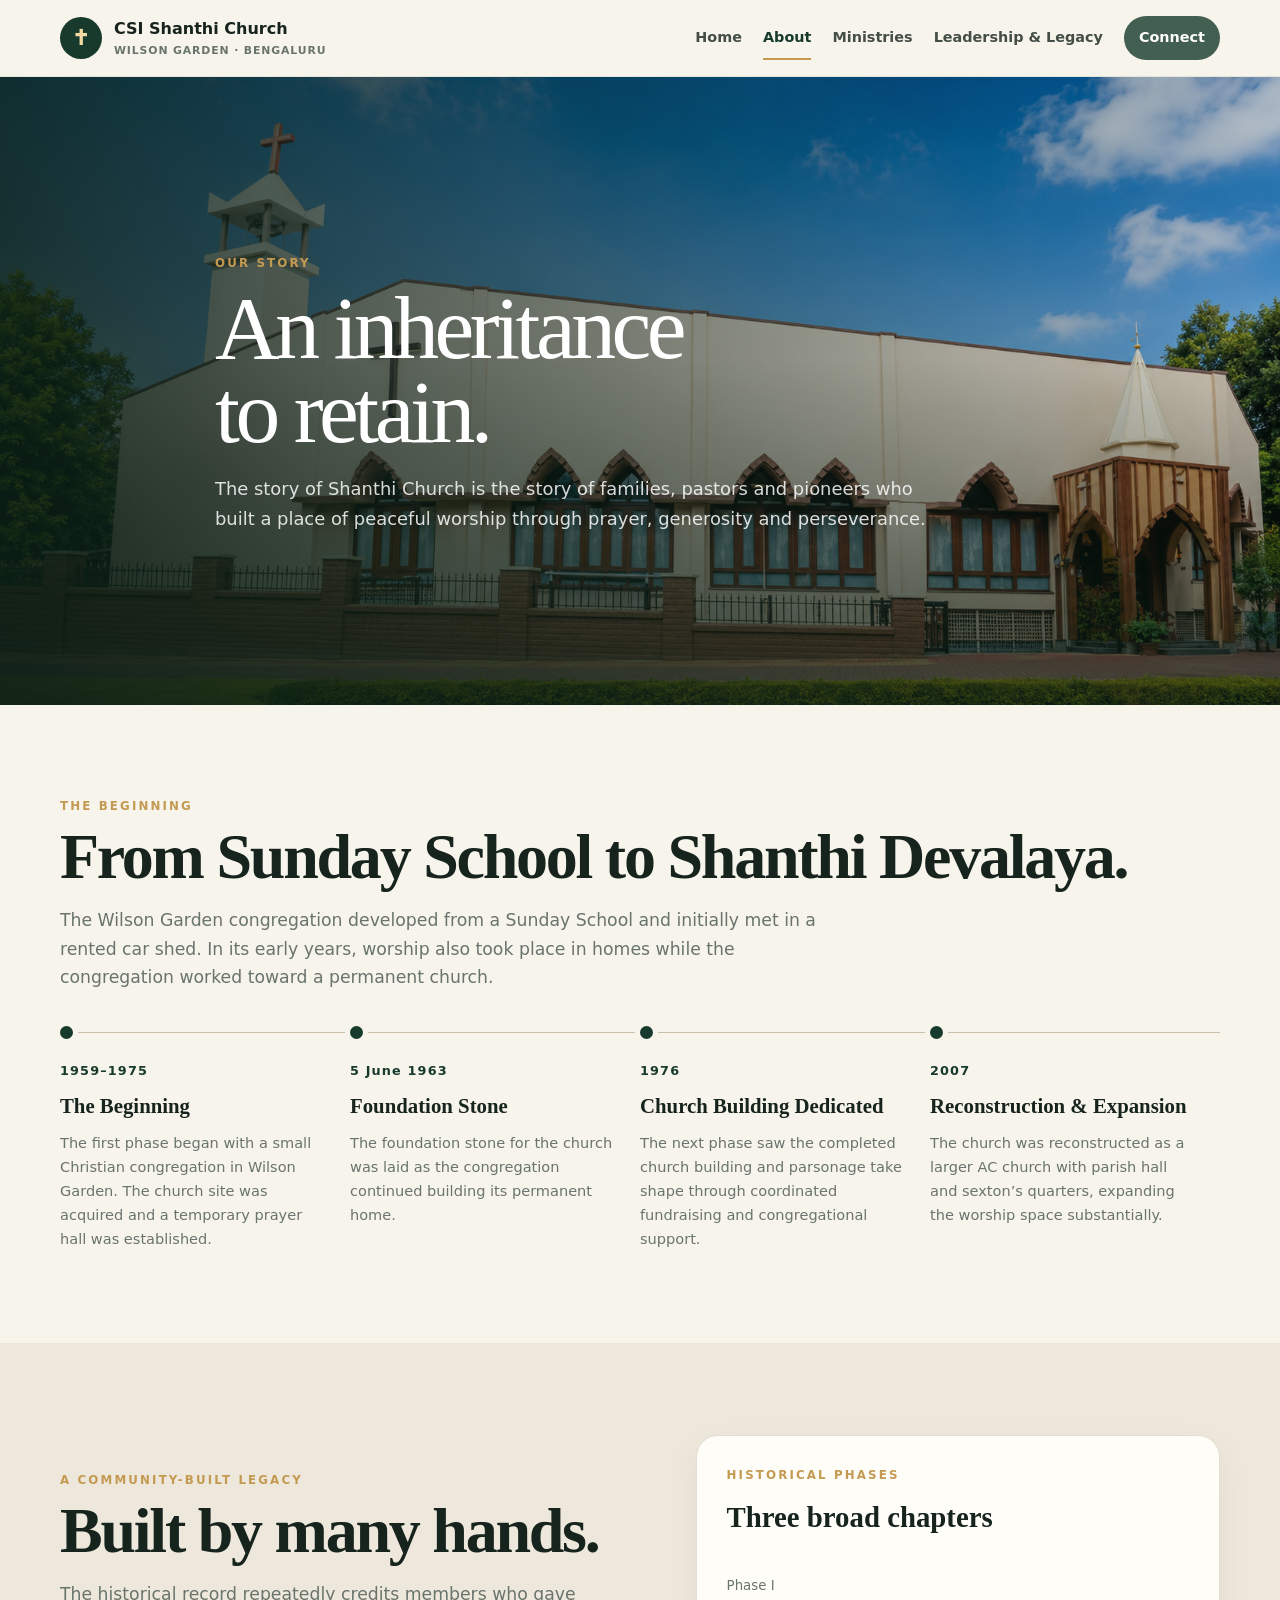
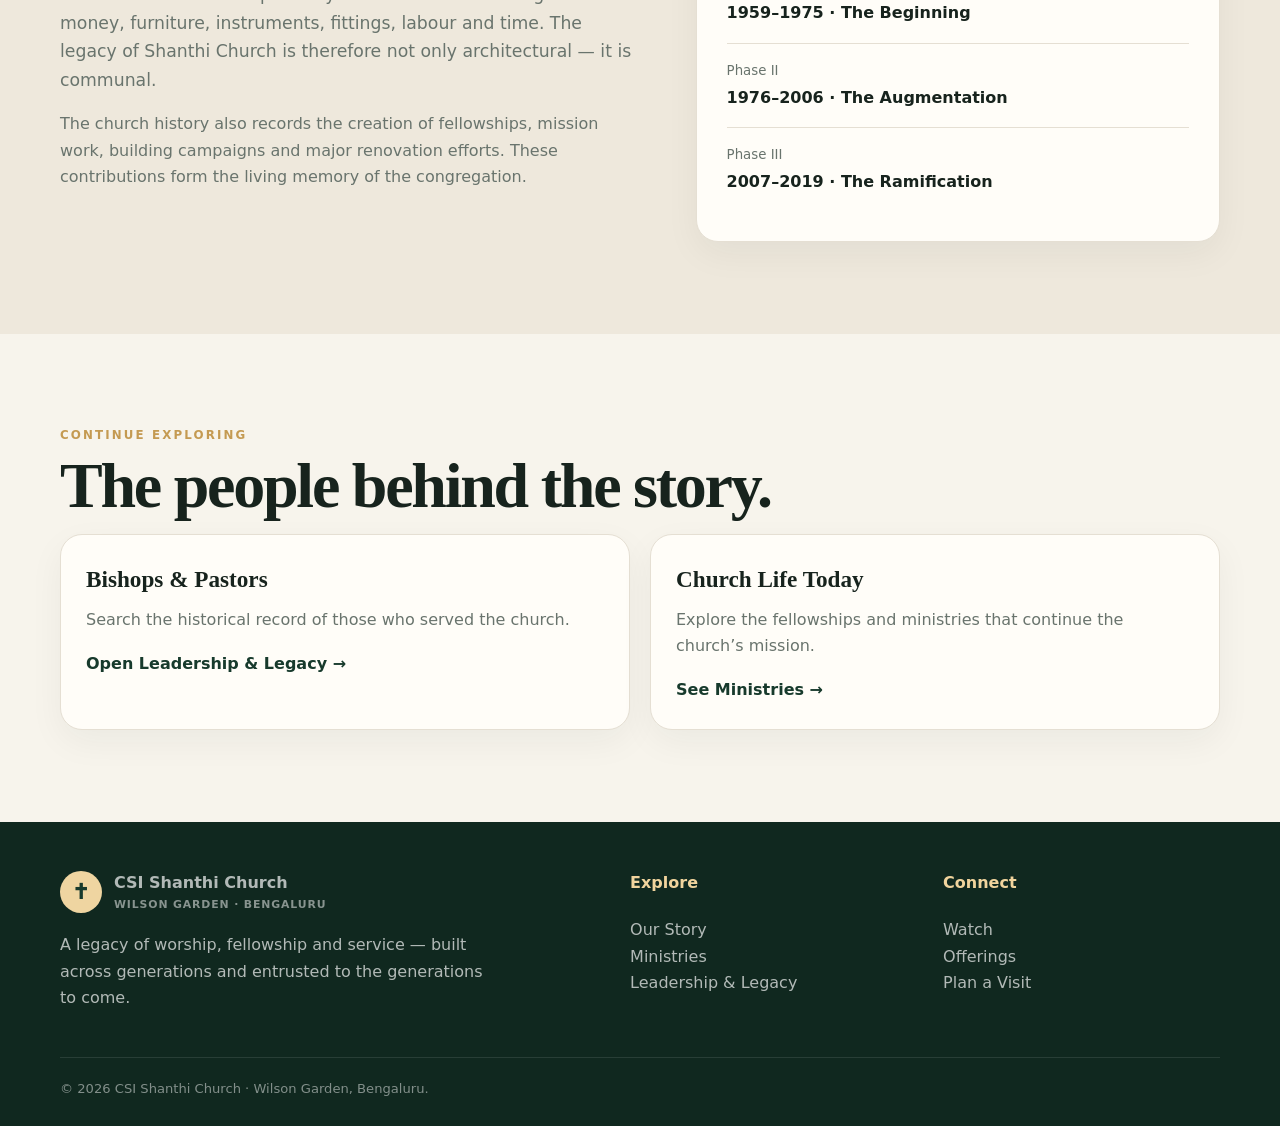
==== about.html @ 2b3180dd "Add files via upload" ====
<!DOCTYPE html>
<html lang="en">
<head>
<meta charset="UTF-8">
<meta name="viewport" content="width=device-width, initial-scale=1.0">
<meta name="theme-color" content="#173a2c">
<title>About | CSI Shanthi Church</title>
<meta name="description" content="CSI Shanthi Church, Wilson Garden, Bengaluru.">
<link rel="stylesheet" href="assets/css/style.css">
</head>
<body>

<header class="site-header">
  <div class="container">
    <nav>
      <a class="brand" href="index.html"><span class="brand-mark">✝</span><span>CSI Shanthi Church<small>Wilson Garden · Bengaluru</small></span></a>
      <button class="menu-btn" id="menuBtn" aria-label="Open menu">☰</button>
      <div class="nav-links" id="navLinks"><a class="" href="index.html">Home</a><a class="active" href="about.html">About</a><a class="" href="ministries.html">Ministries</a><a class="" href="leadership.html">Leadership & Legacy</a><a class="nav-visit" href="connect.html">Connect</a></div>
    </nav>
  </div>
</header>
<main>
<section class="page-hero has-image">
  <img src="assets/images/church-exterior.png" alt="CSI Shanthi Church">
  <div class="container page-hero-content">
    <div class="eyebrow">Our Story</div>
    <h1>An inheritance<br>to retain.</h1>
    <p>The story of Shanthi Church is the story of families, pastors and pioneers who built a place of peaceful worship through prayer, generosity and perseverance.</p>
  </div>
</section>
<section>
  <div class="container">
    <div class="eyebrow">The beginning</div>
    <h2 class="section-title">From Sunday School to Shanthi Devalaya.</h2>
    <p class="lead">The Wilson Garden congregation developed from a Sunday School and initially met in a rented car shed. In its early years, worship also took place in homes while the congregation worked toward a permanent church.</p>
    <div class="timeline">
      <article class="timeline-item"><div class="year">1959–1975</div><h3>The Beginning</h3><p>The first phase began with a small Christian congregation in Wilson Garden. The church site was acquired and a temporary prayer hall was established.</p></article>
      <article class="timeline-item"><div class="year">5 June 1963</div><h3>Foundation Stone</h3><p>The foundation stone for the church was laid as the congregation continued building its permanent home.</p></article>
      <article class="timeline-item"><div class="year">1976</div><h3>Church Building Dedicated</h3><p>The next phase saw the completed church building and parsonage take shape through coordinated fundraising and congregational support.</p></article>
      <article class="timeline-item"><div class="year">2007</div><h3>Reconstruction & Expansion</h3><p>The church was reconstructed as a larger AC church with parish hall and sexton’s quarters, expanding the worship space substantially.</p></article>
    </div>
  </div>
</section>
<section style="background:#eee8dc">
  <div class="container split">
    <div>
      <div class="eyebrow">A community-built legacy</div>
      <h2 class="section-title">Built by many hands.</h2>
      <p class="lead">The historical record repeatedly credits members who gave money, furniture, instruments, fittings, labour and time. The legacy of Shanthi Church is therefore not only architectural — it is communal.</p>
      <p style="color:var(--muted)">The church history also records the creation of fellowships, mission work, building campaigns and major renovation efforts. These contributions form the living memory of the congregation.</p>
    </div>
    <div class="card" style="padding:30px">
      <div class="eyebrow">Historical phases</div>
      <h3 style="font-size:1.8rem;margin:8px 0 18px">Three broad chapters</h3>
      <div class="contact-row"><small>Phase I</small><strong>1959–1975 · The Beginning</strong></div>
      <div class="contact-row"><small>Phase II</small><strong>1976–2006 · The Augmentation</strong></div>
      <div class="contact-row"><small>Phase III</small><strong>2007–2019 · The Ramification</strong></div>
    </div>
  </div>
</section>
<section>
  <div class="container">
    <div class="eyebrow">Continue exploring</div>
    <h2 class="section-title">The people behind the story.</h2>
    <div class="grid-2">
      <a class="card link-card" href="leadership.html"><h3>Bishops & Pastors</h3><p>Search the historical record of those who served the church.</p><span>Open Leadership & Legacy →</span></a>
      <a class="card link-card" href="ministries.html"><h3>Church Life Today</h3><p>Explore the fellowships and ministries that continue the church’s mission.</p><span>See Ministries →</span></a>
    </div>
  </div>
</section>
</main>

<footer>
  <div class="container">
    <div class="footer-grid">
      <div>
        <a class="brand" href="index.html"><span class="brand-mark" style="background:#efd5a1;color:#173a2c">✝</span><span>CSI Shanthi Church<small style="color:rgba(255,255,255,.5)">Wilson Garden · Bengaluru</small></span></a>
        <p style="max-width:430px;margin-top:18px">A legacy of worship, fellowship and service — built across generations and entrusted to the generations to come.</p>
      </div>
      <div><h4>Explore</h4><p><a href="about.html">Our Story</a><br><a href="ministries.html">Ministries</a><br><a href="leadership.html">Leadership & Legacy</a></p></div>
      <div><h4>Connect</h4><p><a href="connect.html#watch">Watch</a><br><a href="connect.html#offerings">Offerings</a><br><a href="connect.html#visit">Plan a Visit</a></p></div>
    </div>
    <div class="footer-bottom">© <span data-year></span> CSI Shanthi Church · Wilson Garden, Bengaluru.</div>
  </div>
</footer>
<button class="back-to-top" id="backToTop" aria-label="Back to top">↑</button>
<script src="assets/js/main.js"></script>


</body>
</html>
---- assets/css/style.css ----
:root{
  --green:#173a2c;
  --green-2:#285843;
  --cream:#f7f4ec;
  --paper:#fffdf8;
  --ink:#17231d;
  --muted:#69746d;
  --gold:#c49a52;
  --gold-soft:#ead8b6;
  --line:#e5dfd3;
  --white:#fff;
  --shadow:0 20px 55px rgba(17,44,32,.10);
  --radius:24px;
}
*{box-sizing:border-box}
html{scroll-behavior:smooth}
body{
  margin:0;
  background:var(--cream);
  color:var(--ink);
  font-family:Inter,ui-sans-serif,system-ui,-apple-system,BlinkMacSystemFont,"Segoe UI",sans-serif;
  line-height:1.65;
}
img{max-width:100%;display:block}
a{color:inherit;text-decoration:none}
button,input{font:inherit}
.container{width:min(1160px,calc(100% - 40px));margin:auto}
.eyebrow{font-size:.74rem;text-transform:uppercase;letter-spacing:.18em;color:var(--gold);font-weight:850}
h1,h2,h3,.serif{font-family:Georgia,"Times New Roman",serif}
.section-title{font-size:clamp(2.15rem,5vw,4.25rem);line-height:1.02;letter-spacing:-.035em;margin:.45rem 0 1rem}
.lead{font-size:1.08rem;color:var(--muted);max-width:760px}
.btn{display:inline-flex;align-items:center;justify-content:center;gap:9px;min-height:50px;padding:0 20px;border-radius:999px;font-weight:800;border:1px solid transparent;transition:.2s ease}
.btn:hover{transform:translateY(-2px)}
.btn-primary{background:var(--green);color:#fff}
.btn-gold{background:#efd5a1;color:var(--green)}
.btn-outline{border-color:rgba(24,57,44,.18);background:rgba(255,255,255,.55)}
section{padding:92px 0}
.card{background:var(--paper);border:1px solid var(--line);border-radius:22px;box-shadow:0 12px 35px rgba(17,44,32,.05)}
.site-header{
  position:sticky;top:0;z-index:100;
  background:rgba(247,244,236,.91);
  backdrop-filter:blur(16px);
  border-bottom:1px solid rgba(24,57,44,.08);
}
nav{height:76px;display:flex;align-items:center;justify-content:space-between;gap:24px}
.brand{display:flex;align-items:center;gap:12px;font-weight:850;min-width:220px}
.brand-mark{width:42px;height:42px;border-radius:50%;display:grid;place-items:center;background:var(--green);color:#f3d8a2;font-family:Georgia,serif;font-size:1.3rem}
.brand small{display:block;color:var(--muted);font-size:.68rem;letter-spacing:.08em;text-transform:uppercase;font-weight:700}
.nav-links{display:flex;align-items:center;gap:21px;font-size:.9rem;font-weight:750}
.nav-links a{opacity:.8;position:relative}
.nav-links a:hover,.nav-links a.active{opacity:1;color:var(--green)}
.nav-links a.active:after{content:"";position:absolute;left:0;right:0;bottom:-10px;height:2px;background:var(--gold)}
.nav-visit{padding:10px 15px;border-radius:999px;background:var(--green);color:white!important}
.nav-visit.active:after{display:none}
.menu-btn{display:none;border:0;background:none;color:var(--green);font-size:1.55rem}
.page-hero{
  position:relative;overflow:hidden;color:white;background:var(--green);
  min-height:410px;display:grid;align-items:end;
}
.page-hero.has-image{min-height:520px}
.page-hero img{position:absolute;inset:0;width:100%;height:100%;object-fit:cover}
.page-hero:after{content:"";position:absolute;inset:0;background:linear-gradient(90deg,rgba(10,30,21,.87),rgba(10,30,21,.55) 48%,rgba(10,30,21,.16)),linear-gradient(0deg,rgba(10,30,21,.6),transparent 55%)}
.page-hero-content{position:relative;z-index:2;padding:85px 0 62px;max-width:850px}
.page-hero h1{font-size:clamp(3rem,7vw,6.3rem);line-height:.94;letter-spacing:-.05em;margin:12px 0 20px;font-weight:500}
.page-hero p{font-size:1.12rem;max-width:720px;color:rgba(255,255,255,.84)}
.hero-home{min-height:calc(100svh - 76px)}
.hero-home .page-hero-content{padding-bottom:68px}
.hero-actions{display:flex;flex-wrap:wrap;gap:12px;margin-top:28px}
.hero-stats{display:grid;grid-template-columns:repeat(3,1fr);margin-top:44px;border:1px solid rgba(255,255,255,.16);border-radius:18px;overflow:hidden;background:rgba(255,255,255,.09)}
.hero-stats div{padding:17px 19px;background:rgba(10,30,21,.35)}
.hero-stats strong{display:block;color:#f1d49d;font-family:Georgia,serif;font-size:1.18rem}
.hero-stats span{font-size:.82rem;color:rgba(255,255,255,.72)}
.split{display:grid;grid-template-columns:1.05fr .95fr;gap:56px;align-items:center}
.image-panel{border-radius:28px;overflow:hidden;box-shadow:var(--shadow);min-height:500px;position:relative;background:#ddd}
.image-panel img{position:absolute;inset:0;width:100%;height:100%;object-fit:cover}
.quote-card{position:absolute;left:24px;right:24px;bottom:24px;background:rgba(255,253,248,.94);backdrop-filter:blur(12px);border-radius:18px;padding:20px;border:1px solid rgba(255,255,255,.5)}
.quote-card p{font-family:Georgia,serif;font-size:1.12rem;margin:0 0 6px}
.quote-card small{color:var(--green);font-weight:850}
.grid-3{display:grid;grid-template-columns:repeat(3,1fr);gap:18px}
.grid-2{display:grid;grid-template-columns:repeat(2,1fr);gap:20px}
.feature{padding:27px}
.feature .icon{width:48px;height:48px;border-radius:15px;background:#eee7d8;display:grid;place-items:center;margin-bottom:20px}
.feature h3{margin:0 0 8px;font-size:1.35rem}
.feature p{margin:0;color:var(--muted);font-size:.94rem}
.band{background:var(--green);color:white}
.band .lead{color:rgba(255,255,255,.72)}
.schedule-grid{display:grid;grid-template-columns:repeat(4,1fr);gap:14px;margin-top:34px}
.service-card{padding:22px;border-radius:18px;border:1px solid rgba(255,255,255,.13);background:rgba(255,255,255,.055);min-height:170px;display:flex;flex-direction:column;justify-content:space-between}
.service-card .day{font-size:.73rem;text-transform:uppercase;letter-spacing:.13em;color:#e7c98e;font-weight:850}
.service-card h3{font-size:1.35rem;line-height:1.17;margin:13px 0}
.service-card p{margin:0;color:rgba(255,255,255,.73);font-size:.9rem}
.link-card{display:block;padding:25px;transition:.2s}
.link-card:hover{transform:translateY(-4px);box-shadow:var(--shadow)}
.link-card h3{font-size:1.45rem;margin:0 0 8px}
.link-card p{color:var(--muted);margin:0 0 18px}
.link-card span{font-weight:850;color:var(--green)}
.timeline{display:grid;grid-template-columns:repeat(4,1fr);border-top:1px solid #cbbfa9;margin-top:40px}
.timeline-item{padding:27px 24px 0 0;position:relative}
.timeline-item:before{content:"";position:absolute;top:-7px;left:0;width:13px;height:13px;border-radius:50%;background:var(--green);box-shadow:0 0 0 5px var(--cream)}
.timeline-item .year{font-size:.8rem;letter-spacing:.09em;color:var(--green);font-weight:900}
.timeline-item h3{font-size:1.3rem;margin:8px 0}
.timeline-item p{color:var(--muted);font-size:.91rem;margin:0}
.archive-toolbar{display:flex;gap:12px;align-items:center;justify-content:space-between;margin:30px 0 22px}
.search-box{flex:1;position:relative}
.search-box input{width:100%;border:1px solid var(--line);background:var(--paper);border-radius:999px;padding:14px 18px 14px 44px;color:var(--ink);outline:none}
.search-box:before{content:"⌕";position:absolute;left:17px;top:9px;color:var(--muted);font-size:1.3rem}
.filter-buttons{display:flex;gap:8px;flex-wrap:wrap}
.filter-btn{border:1px solid var(--line);background:var(--paper);border-radius:999px;padding:11px 15px;font-weight:800;color:var(--muted);cursor:pointer}
.filter-btn.active{background:var(--green);color:white;border-color:var(--green)}
.archive-grid{display:grid;grid-template-columns:repeat(3,1fr);gap:16px}
.person-card{padding:22px;min-height:172px;display:flex;flex-direction:column;justify-content:space-between}
.person-card.hidden{display:none}
.person-role{font-size:.72rem;text-transform:uppercase;letter-spacing:.12em;color:var(--gold);font-weight:900}
.person-card h3{margin:9px 0 6px;font-size:1.25rem}
.person-years{font-weight:850;color:var(--green)}
.person-note{font-size:.86rem;color:var(--muted);margin:5px 0 0}
.archive-note{margin-top:22px;padding:16px 18px;border-left:3px solid var(--gold);background:rgba(255,255,255,.5);color:var(--muted)}
.ministry-list{display:grid;grid-template-columns:repeat(3,1fr);gap:18px;margin-top:32px}
.ministry-card{padding:28px}
.ministry-card h3{font-size:1.45rem;margin:0 0 8px}
.ministry-card p{color:var(--muted);margin:0}
.connect-grid{display:grid;grid-template-columns:1.05fr .95fr;gap:38px;align-items:start}
.youtube-card{position:relative;min-height:430px;border-radius:25px;overflow:hidden;background:#111;display:block}
.youtube-card img{position:absolute;inset:0;width:100%;height:100%;object-fit:cover;opacity:.78}
.youtube-card:after{content:"";position:absolute;inset:0;background:linear-gradient(0deg,rgba(0,0,0,.83),transparent 70%)}
.youtube-content{position:absolute;z-index:2;left:28px;right:28px;bottom:26px;color:white}
.youtube-content h3{font-size:2rem;margin:6px 0}
.play{position:absolute;z-index:3;left:50%;top:47%;transform:translate(-50%,-50%);width:72px;height:72px;border-radius:50%;display:grid;place-items:center;background:white;color:var(--green);font-size:1.55rem;box-shadow:0 12px 30px rgba(0,0,0,.25);padding-left:4px}
.offering-card{padding:28px}
.qr-shell{width:min(100%,330px);margin:18px auto;background:white;padding:15px;border-radius:25px;border:1px solid var(--line);box-shadow:0 18px 40px rgba(17,44,32,.08)}
.qr-shell img{width:100%;aspect-ratio:1;object-fit:contain}
.upi-box{background:rgba(24,57,44,.06);border:1px solid rgba(24,57,44,.1);padding:14px 16px;border-radius:16px}
.upi-box small{display:block;color:var(--muted);text-transform:uppercase;letter-spacing:.12em;font-weight:800;font-size:.72rem}
.upi-box strong{word-break:break-all;color:var(--green)}
.contact-list{margin-top:24px}
.contact-row{padding:16px 0;border-bottom:1px solid var(--line)}
.contact-row:last-child{border-bottom:0}
.contact-row small{display:block;color:var(--muted);margin-bottom:3px}
.cta-panel{padding:32px;background:var(--green);color:white;border-radius:25px}
.cta-panel p{color:rgba(255,255,255,.72)}
footer{background:#10281f;color:white;padding:48px 0 26px}
.footer-grid{display:grid;grid-template-columns:1.35fr repeat(2,.7fr);gap:36px}
footer p,footer a{color:rgba(255,255,255,.68)}
footer h4{margin-top:0;color:#f1d49d}
.footer-bottom{border-top:1px solid rgba(255,255,255,.1);margin-top:30px;padding-top:20px;color:rgba(255,255,255,.48);font-size:.82rem}
.back-to-top{position:fixed;right:20px;bottom:20px;z-index:90;width:48px;height:48px;border:0;border-radius:50%;background:var(--green);color:white;box-shadow:0 12px 30px rgba(16,40,31,.25);cursor:pointer;opacity:0;visibility:hidden;transform:translateY(8px);transition:.2s}
.back-to-top.show{opacity:1;visibility:visible;transform:translateY(0)}
@media(max-width:980px){
  .nav-links{display:none;position:absolute;top:76px;left:18px;right:18px;flex-direction:column;align-items:stretch;background:var(--paper);border:1px solid var(--line);border-radius:18px;padding:16px;box-shadow:var(--shadow)}
  .nav-links.open{display:flex}
  .nav-links a{padding:8px 6px}.nav-links a.active:after{display:none}
  .menu-btn{display:block}
  .split,.connect-grid{grid-template-columns:1fr}
  .grid-3,.ministry-list,.archive-grid{grid-template-columns:repeat(2,1fr)}
  .schedule-grid{grid-template-columns:repeat(2,1fr)}
  .timeline{grid-template-columns:repeat(2,1fr);border-top:0;gap:24px}
  .timeline-item{border-top:1px solid #cbbfa9}
}
@media(max-width:650px){
  .container{width:min(100% - 28px,1160px)}
  section{padding:70px 0}
  nav{height:68px}.nav-links{top:68px;left:12px;right:12px}
  .brand{font-size:.92rem;min-width:0}.brand-mark{width:38px;height:38px}.brand small{font-size:.62rem}
  .page-hero.has-image{min-height:82svh}.hero-home{min-height:calc(100svh - 68px)}
  .page-hero-content{padding:72px 0 42px}.page-hero h1{font-size:clamp(3rem,15vw,4.7rem)}
  .hero-actions{display:grid}.hero-actions .btn{width:100%}
  .hero-stats{grid-template-columns:1fr}
  .grid-3,.grid-2,.ministry-list,.archive-grid,.schedule-grid,.timeline,.footer-grid{grid-template-columns:1fr}
  .image-panel{min-height:430px}
  .archive-toolbar{align-items:stretch;flex-direction:column}
  .filter-buttons{display:grid;grid-template-columns:repeat(3,1fr)}
  .filter-btn{padding:10px 8px;font-size:.82rem}
  .youtube-card{min-height:360px}
  .back-to-top{right:13px;bottom:13px;width:46px;height:46px}
}
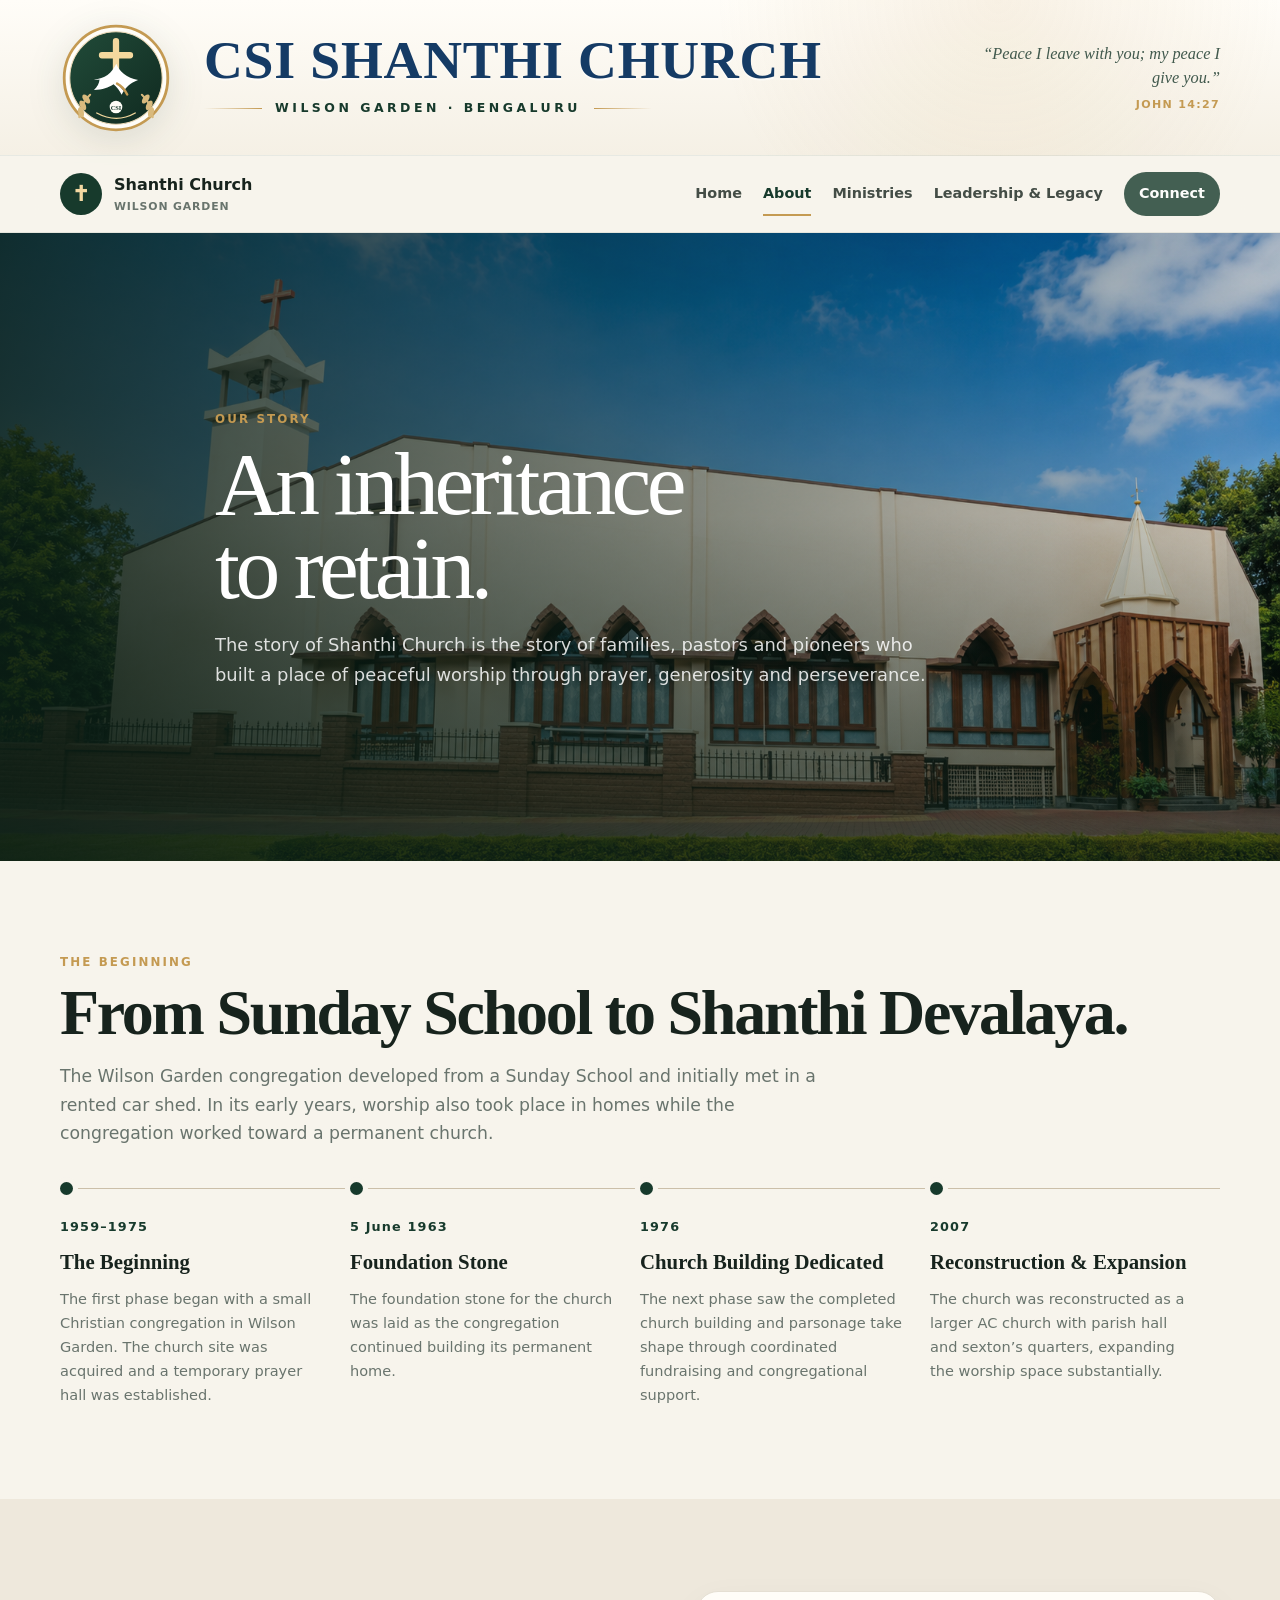
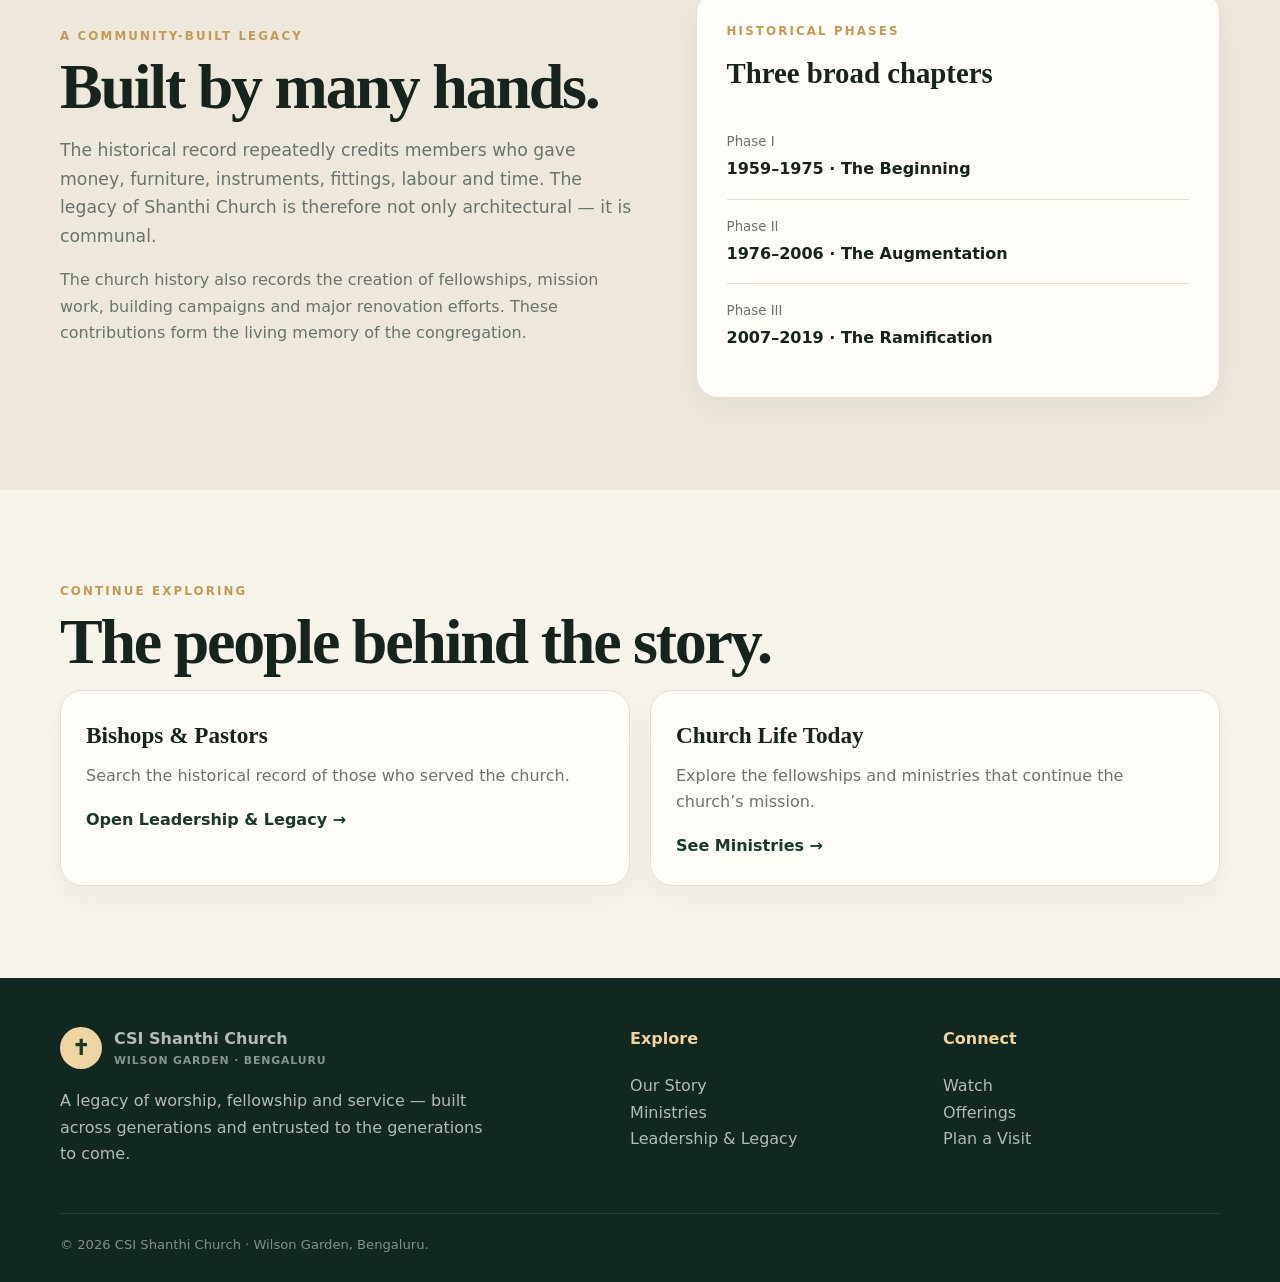
==== commit c52da80c: "Add files via upload" ====
--- a/about.html
+++ b/about.html
@@ -9,11 +9,21 @@
 <link rel="stylesheet" href="assets/css/style.css">
 </head>
 <body>
+<div class="identity-masthead">
+  <div class="container identity-inner">
+    <a href="index.html" aria-label="CSI Shanthi Church home"><img class="identity-logo" src="assets/images/church-logo.svg" alt="CSI Shanthi Church logo"></a>
+    <div class="identity-title">
+      <a href="index.html"><div class="church-name">CSI Shanthi Church</div></a>
+      <div class="location-line">Wilson Garden · Bengaluru</div>
+    </div>
+    <div class="identity-motto">“Peace I leave with you; my peace I give you.”<strong>John 14:27</strong></div>
+  </div>
+</div>
 
 <header class="site-header">
   <div class="container">
     <nav>
-      <a class="brand" href="index.html"><span class="brand-mark">✝</span><span>CSI Shanthi Church<small>Wilson Garden · Bengaluru</small></span></a>
+      <a class="brand" href="index.html"><span class="brand-mark">✝</span><span>Shanthi Church<small>Wilson Garden</small></span></a>
       <button class="menu-btn" id="menuBtn" aria-label="Open menu">☰</button>
       <div class="nav-links" id="navLinks"><a class="" href="index.html">Home</a><a class="active" href="about.html">About</a><a class="" href="ministries.html">Ministries</a><a class="" href="leadership.html">Leadership & Legacy</a><a class="nav-visit" href="connect.html">Connect</a></div>
     </nav>
--- a/assets/css/style.css
+++ b/assets/css/style.css
@@ -146,12 +146,56 @@
 .footer-bottom{border-top:1px solid rgba(255,255,255,.1);margin-top:30px;padding-top:20px;color:rgba(255,255,255,.48);font-size:.82rem}
 .back-to-top{position:fixed;right:20px;bottom:20px;z-index:90;width:48px;height:48px;border:0;border-radius:50%;background:var(--green);color:white;box-shadow:0 12px 30px rgba(16,40,31,.25);cursor:pointer;opacity:0;visibility:hidden;transform:translateY(8px);transition:.2s}
 .back-to-top.show{opacity:1;visibility:visible;transform:translateY(0)}
+
+.identity-masthead{background:radial-gradient(circle at 78% 0%,rgba(196,154,82,.12),transparent 28%),linear-gradient(180deg,#fffdf8,#f5f0e5);border-bottom:1px solid rgba(23,58,44,.10)}
+.identity-inner{min-height:155px;display:grid;grid-template-columns:118px 1fr auto;align-items:center;gap:26px;padding:18px 0}
+.identity-logo{width:112px;height:112px;filter:drop-shadow(0 8px 18px rgba(23,58,44,.12))}
+.identity-title .church-name{margin:0;color:#153b65;font-family:Georgia,"Times New Roman",serif;font-size:clamp(2.35rem,4.2vw,4.7rem);line-height:.92;letter-spacing:.015em;font-weight:700;text-transform:uppercase;text-shadow:0 2px 0 rgba(255,255,255,.6)}
+.identity-title .location-line{display:flex;align-items:center;gap:13px;margin-top:12px;color:var(--green);font-size:.78rem;letter-spacing:.28em;text-transform:uppercase;font-weight:850}
+.identity-title .location-line:before,.identity-title .location-line:after{content:"";height:1px;width:58px;background:linear-gradient(90deg,transparent,var(--gold))}
+.identity-title .location-line:after{background:linear-gradient(90deg,var(--gold),transparent)}
+.identity-motto{max-width:240px;text-align:right;color:#41594d;font-family:Georgia,"Times New Roman",serif;font-style:italic;font-size:1.02rem;line-height:1.5}
+.identity-motto strong{display:block;margin-top:6px;color:var(--gold);font-family:Inter,system-ui,sans-serif;font-style:normal;font-size:.69rem;letter-spacing:.12em;text-transform:uppercase}
+.daily-word{position:relative;overflow:hidden;background:radial-gradient(circle at 86% 20%,rgba(196,154,82,.16),transparent 27%),linear-gradient(135deg,#fffdf8 0%,#f3eddf 100%)}
+.daily-word-grid{position:relative;z-index:2;display:grid;grid-template-columns:.8fr 1.2fr;gap:52px;align-items:center}
+.daily-date{display:inline-flex;align-items:center;gap:9px;padding:8px 12px;border-radius:999px;background:rgba(23,58,44,.06);color:var(--green);font-size:.78rem;font-weight:800}
+.daily-icon{width:66px;height:66px;border-radius:22px;background:var(--green);color:#f1d49d;display:grid;place-items:center;font-size:1.85rem;box-shadow:0 14px 34px rgba(23,58,44,.14);margin-bottom:20px}
+.daily-passage-card{position:relative;padding:34px 36px;border-radius:28px;background:rgba(255,255,255,.88);border:1px solid rgba(23,58,44,.10);box-shadow:var(--shadow);backdrop-filter:blur(10px)}
+.daily-passage-card:before{content:"“";position:absolute;top:-4px;left:20px;color:rgba(196,154,82,.25);font-family:Georgia,serif;font-size:7rem;line-height:1}
+.daily-theme{position:relative;z-index:1;color:var(--gold);font-size:.72rem;letter-spacing:.14em;text-transform:uppercase;font-weight:900}
+.daily-text{position:relative;z-index:1;margin:12px 0 18px;color:#263a31;font-family:Georgia,"Times New Roman",serif;font-size:clamp(1.2rem,2.2vw,1.65rem);line-height:1.62}
+.daily-reference{display:flex;justify-content:space-between;gap:14px;align-items:end;padding-top:16px;border-top:1px solid var(--line)}
+.daily-reference strong{color:var(--green);font-size:1rem}.daily-reference span{color:var(--muted);font-size:.77rem;text-align:right}.daily-refresh-note{margin-top:13px;color:var(--muted);font-size:.79rem}
+
+
+.daily-controls{display:flex;align-items:center;gap:12px;flex-wrap:wrap;margin-top:14px}
+.language-toggle{display:inline-flex;padding:4px;border-radius:999px;background:rgba(23,58,44,.07);border:1px solid rgba(23,58,44,.10)}
+.language-btn{border:0;background:transparent;color:var(--muted);padding:8px 14px;border-radius:999px;font-weight:850;cursor:pointer}
+.language-btn.active{background:var(--green);color:white;box-shadow:0 5px 14px rgba(23,58,44,.14)}
+.daily-text.kn{font-family:"Noto Sans Kannada","Tunga","Nirmala UI",system-ui,sans-serif;line-height:1.8}
+
+
+.daily-source-note{
+  margin-top:14px;padding-top:12px;border-top:1px dashed var(--line);
+  color:var(--muted);font-size:.7rem;line-height:1.5
+}
+.daily-loading{opacity:.66}
+.daily-error{
+  padding:13px 15px;border-radius:14px;background:rgba(150,70,40,.07);
+  border:1px solid rgba(150,70,40,.14);color:#7a4a36;
+  font-family:Inter,system-ui,sans-serif;font-size:.92rem
+}
+
 @media(max-width:980px){
   .nav-links{display:none;position:absolute;top:76px;left:18px;right:18px;flex-direction:column;align-items:stretch;background:var(--paper);border:1px solid var(--line);border-radius:18px;padding:16px;box-shadow:var(--shadow)}
   .nav-links.open{display:flex}
   .nav-links a{padding:8px 6px}.nav-links a.active:after{display:none}
   .menu-btn{display:block}
   .split,.connect-grid{grid-template-columns:1fr}
+  .identity-inner{grid-template-columns:92px 1fr;min-height:132px}
+  .identity-logo{width:88px;height:88px}
+  .identity-motto{display:none}
+  .daily-word-grid{grid-template-columns:1fr;gap:28px}
   .grid-3,.ministry-list,.archive-grid{grid-template-columns:repeat(2,1fr)}
   .schedule-grid{grid-template-columns:repeat(2,1fr)}
   .timeline{grid-template-columns:repeat(2,1fr);border-top:0;gap:24px}
@@ -162,6 +206,14 @@
   section{padding:70px 0}
   nav{height:68px}.nav-links{top:68px;left:12px;right:12px}
   .brand{font-size:.92rem;min-width:0}.brand-mark{width:38px;height:38px}.brand small{font-size:.62rem}
+  .identity-inner{grid-template-columns:64px 1fr;gap:14px;min-height:108px;padding:12px 0}
+  .identity-logo{width:62px;height:62px}
+  .identity-title .church-name{font-size:clamp(1.65rem,8.5vw,2.5rem);line-height:.96}
+  .identity-title .location-line{font-size:.57rem;letter-spacing:.13em;gap:7px;margin-top:8px}
+  .identity-title .location-line:before,.identity-title .location-line:after{width:18px}
+  .daily-passage-card{padding:27px 22px;border-radius:22px}
+  .daily-reference{align-items:flex-start;flex-direction:column}
+  .daily-reference span{text-align:left}
   .page-hero.has-image{min-height:82svh}.hero-home{min-height:calc(100svh - 68px)}
   .page-hero-content{padding:72px 0 42px}.page-hero h1{font-size:clamp(3rem,15vw,4.7rem)}
   .hero-actions{display:grid}.hero-actions .btn{width:100%}
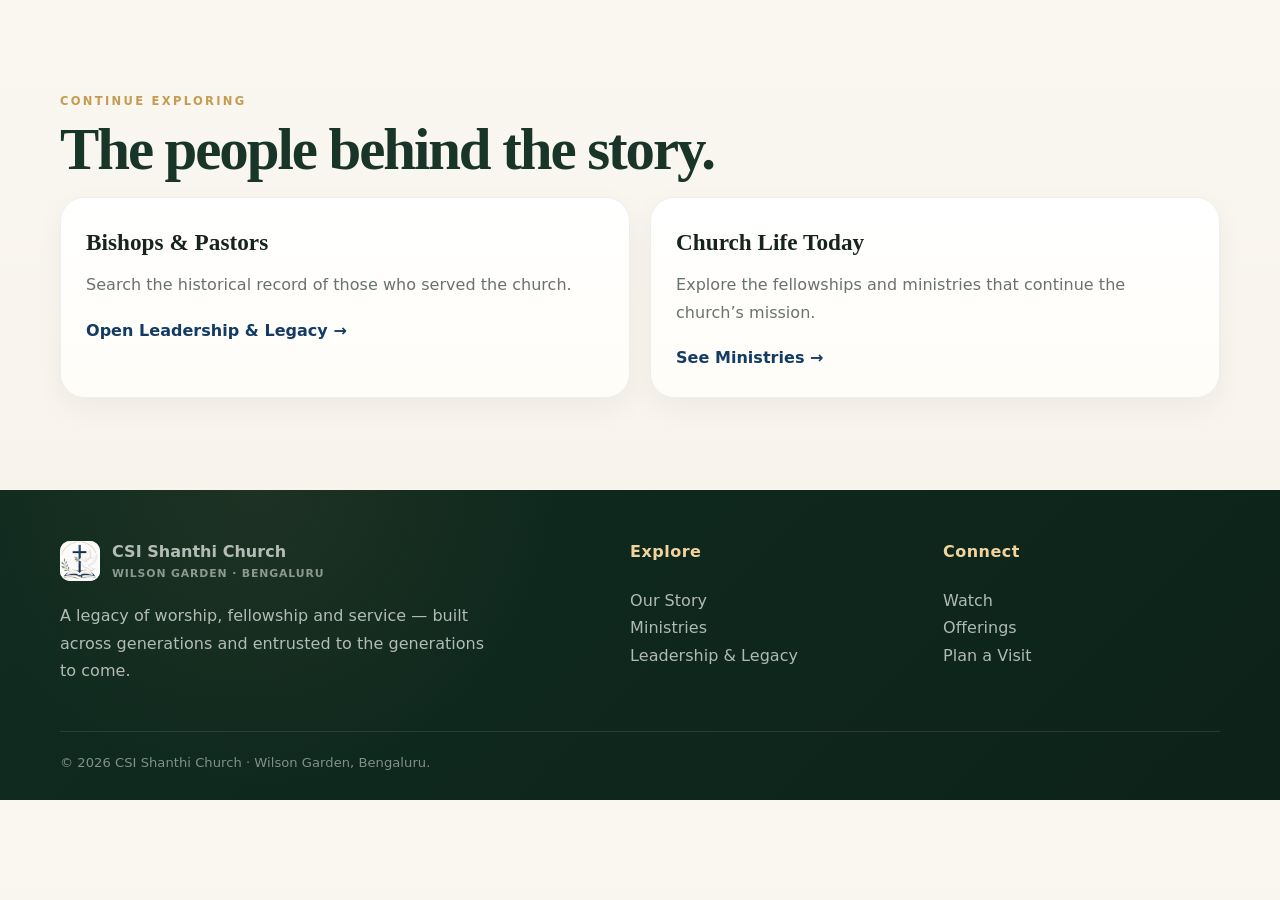
==== commit 7ae9b754: "Add files via upload" ====
--- a/about.html
+++ b/about.html
@@ -6,67 +6,13 @@
 <meta name="theme-color" content="#173a2c">
 <title>About | CSI Shanthi Church</title>
 <meta name="description" content="CSI Shanthi Church, Wilson Garden, Bengaluru.">
+<link rel="icon" type="image/png" href="assets/images/favicon-custom.png">
+<link rel="apple-touch-icon" href="assets/images/favicon-custom.png">
 <link rel="stylesheet" href="assets/css/style.css">
 </head>
 <body>
-<div class="identity-masthead">
-  <div class="container identity-inner">
-    <a href="index.html" aria-label="CSI Shanthi Church home"><img class="identity-logo" src="assets/images/church-logo.svg" alt="CSI Shanthi Church logo"></a>
-    <div class="identity-title">
-      <a href="index.html"><div class="church-name">CSI Shanthi Church</div></a>
-      <div class="location-line">Wilson Garden · Bengaluru</div>
-    </div>
-    <div class="identity-motto">“Peace I leave with you; my peace I give you.”<strong>John 14:27</strong></div>
-  </div>
-</div>
 
-<header class="site-header">
-  <div class="container">
-    <nav>
-      <a class="brand" href="index.html"><span class="brand-mark">✝</span><span>Shanthi Church<small>Wilson Garden</small></span></a>
-      <button class="menu-btn" id="menuBtn" aria-label="Open menu">☰</button>
-      <div class="nav-links" id="navLinks"><a class="" href="index.html">Home</a><a class="active" href="about.html">About</a><a class="" href="ministries.html">Ministries</a><a class="" href="leadership.html">Leadership & Legacy</a><a class="nav-visit" href="connect.html">Connect</a></div>
-    </nav>
-  </div>
-</header>
-<main>
-<section class="page-hero has-image">
-  <img src="assets/images/church-exterior.png" alt="CSI Shanthi Church">
-  <div class="container page-hero-content">
-    <div class="eyebrow">Our Story</div>
-    <h1>An inheritance<br>to retain.</h1>
-    <p>The story of Shanthi Church is the story of families, pastors and pioneers who built a place of peaceful worship through prayer, generosity and perseverance.</p>
-  </div>
-</section>
-<section>
-  <div class="container">
-    <div class="eyebrow">The beginning</div>
-    <h2 class="section-title">From Sunday School to Shanthi Devalaya.</h2>
-    <p class="lead">The Wilson Garden congregation developed from a Sunday School and initially met in a rented car shed. In its early years, worship also took place in homes while the congregation worked toward a permanent church.</p>
-    <div class="timeline">
-      <article class="timeline-item"><div class="year">1959–1975</div><h3>The Beginning</h3><p>The first phase began with a small Christian congregation in Wilson Garden. The church site was acquired and a temporary prayer hall was established.</p></article>
-      <article class="timeline-item"><div class="year">5 June 1963</div><h3>Foundation Stone</h3><p>The foundation stone for the church was laid as the congregation continued building its permanent home.</p></article>
-      <article class="timeline-item"><div class="year">1976</div><h3>Church Building Dedicated</h3><p>The next phase saw the completed church building and parsonage take shape through coordinated fundraising and congregational support.</p></article>
-      <article class="timeline-item"><div class="year">2007</div><h3>Reconstruction & Expansion</h3><p>The church was reconstructed as a larger AC church with parish hall and sexton’s quarters, expanding the worship space substantially.</p></article>
-    </div>
-  </div>
-</section>
-<section style="background:#eee8dc">
-  <div class="container split">
-    <div>
-      <div class="eyebrow">A community-built legacy</div>
-      <h2 class="section-title">Built by many hands.</h2>
-      <p class="lead">The historical record repeatedly credits members who gave money, furniture, instruments, fittings, labour and time. The legacy of Shanthi Church is therefore not only architectural — it is communal.</p>
-      <p style="color:var(--muted)">The church history also records the creation of fellowships, mission work, building campaigns and major renovation efforts. These contributions form the living memory of the congregation.</p>
-    </div>
-    <div class="card" style="padding:30px">
-      <div class="eyebrow">Historical phases</div>
-      <h3 style="font-size:1.8rem;margin:8px 0 18px">Three broad chapters</h3>
-      <div class="contact-row"><small>Phase I</small><strong>1959–1975 · The Beginning</strong></div>
-      <div class="contact-row"><small>Phase II</small><strong>1976–2006 · The Augmentation</strong></div>
-      <div class="contact-row"><small>Phase III</small><strong>2007–2019 · The Ramification</strong></div>
-    </div>
-  </div>
+
 </section>
 <section>
   <div class="container">
@@ -84,7 +30,10 @@
   <div class="container">
     <div class="footer-grid">
       <div>
-        <a class="brand" href="index.html"><span class="brand-mark" style="background:#efd5a1;color:#173a2c">✝</span><span>CSI Shanthi Church<small style="color:rgba(255,255,255,.5)">Wilson Garden · Bengaluru</small></span></a>
+        <a class="brand brand-footer" href="index.html">
+          <img class="footer-logo footer-logo-clean" src="assets/images/favicon-custom.png" alt="CSI Shanthi Church emblem">
+          <span>CSI Shanthi Church<small style="color:rgba(255,255,255,.5)">Wilson Garden · Bengaluru</small></span>
+        </a>
         <p style="max-width:430px;margin-top:18px">A legacy of worship, fellowship and service — built across generations and entrusted to the generations to come.</p>
       </div>
       <div><h4>Explore</h4><p><a href="about.html">Our Story</a><br><a href="ministries.html">Ministries</a><br><a href="leadership.html">Leadership & Legacy</a></p></div>
--- a/assets/css/style.css
+++ b/assets/css/style.css
@@ -226,3 +226,645 @@
   .youtube-card{min-height:360px}
   .back-to-top{right:13px;bottom:13px;width:46px;height:46px}
 }
+
+
+
+/* ===== Premium branding & decluttered header refresh ===== */
+body{line-height:1.72}
+.lead{font-size:1.02rem;max-width:720px}
+.section-title{font-size:clamp(2rem,4.6vw,4rem);line-height:1.05}
+.site-top{
+  background:
+    radial-gradient(circle at 86% 10%,rgba(196,154,82,.14),transparent 26%),
+    linear-gradient(180deg,#fffdf8 0%,#f6f0e3 100%);
+  border-bottom:1px solid rgba(23,58,44,.08);
+}
+.branding-shell{
+  display:grid;
+  grid-template-columns:auto 1fr auto;
+  gap:24px;
+  align-items:center;
+  min-height:126px;
+  padding:16px 0;
+}
+.branding-logo{
+  width:92px;height:92px;
+  display:grid;place-items:center;
+  border-radius:28px;
+  background:rgba(255,255,255,.7);
+  box-shadow:0 16px 36px rgba(17,44,32,.08);
+  border:1px solid rgba(23,58,44,.08);
+}
+.branding-logo img{width:78px;height:78px;display:block}
+.brand-kicker{
+  color:var(--gold);
+  font-size:.74rem;
+  text-transform:uppercase;
+  letter-spacing:.22em;
+  font-weight:900;
+  margin-bottom:6px;
+}
+.brand-title{
+  color:#153b65;
+  font-family:Georgia,"Times New Roman",serif;
+  font-size:clamp(2.15rem,4.5vw,4.15rem);
+  line-height:.96;
+  font-weight:700;
+  letter-spacing:.02em;
+  text-transform:uppercase;
+}
+.brand-sub{
+  margin-top:10px;
+  color:var(--green);
+  font-size:.82rem;
+  letter-spacing:.22em;
+  text-transform:uppercase;
+  font-weight:850;
+}
+.branding-meta{
+  display:flex;
+  flex-direction:column;
+  align-items:flex-end;
+  gap:10px;
+}
+.meta-pill{
+  display:inline-flex;
+  align-items:center;
+  justify-content:center;
+  padding:10px 14px;
+  border-radius:999px;
+  background:rgba(255,255,255,.82);
+  border:1px solid rgba(23,58,44,.10);
+  color:#47594f;
+  font-size:.78rem;
+  font-weight:800;
+  box-shadow:0 10px 20px rgba(17,44,32,.04);
+  white-space:nowrap;
+}
+.site-header{
+  position:sticky;top:0;z-index:100;
+  background:rgba(255,253,248,.92);
+  backdrop-filter:blur(18px);
+  border-bottom:1px solid rgba(23,58,44,.08);
+}
+nav{
+  height:64px;
+  display:flex;
+  align-items:center;
+  justify-content:space-between;
+  gap:20px;
+}
+.nav-logo{
+  width:42px;height:42px;
+  display:grid;place-items:center;
+  border-radius:14px;
+  background:rgba(23,58,44,.05);
+  border:1px solid rgba(23,58,44,.08);
+  flex:0 0 auto;
+}
+.nav-logo img{width:30px;height:30px;display:block}
+.nav-links{gap:24px;font-size:.9rem}
+.nav-links a{
+  opacity:.88;
+  padding:6px 0;
+}
+.nav-links a.active:after{bottom:-13px}
+.nav-visit{
+  padding:10px 16px;
+  border-radius:999px;
+  background:var(--green);
+  color:white!important;
+}
+.hero-home .page-hero-content{max-width:820px}
+.hero-stats{
+  grid-template-columns:repeat(3,minmax(0,1fr));
+  gap:0;
+  background:rgba(255,255,255,.08);
+}
+.hero-stats div{padding:17px 18px}
+.card{
+  border-radius:24px;
+  box-shadow:0 12px 28px rgba(17,44,32,.05);
+}
+.link-card,.person-card,.ministry-card,.offering-card,.cta-panel{border-radius:24px}
+.footer-logo{
+  width:38px;height:38px;border-radius:12px;display:block;flex:0 0 auto
+}
+.brand-footer{align-items:center;gap:12px}
+.daily-word-grid{gap:40px}
+.daily-passage-card{padding:30px 32px}
+.contact-row strong,.contact-row a{word-break:break-word}
+
+/* cleaner mobile layout */
+@media(max-width:980px){
+  .branding-shell{
+    grid-template-columns:72px 1fr;
+    gap:16px;
+    min-height:96px;
+    padding:14px 0;
+  }
+  .branding-logo{width:72px;height:72px;border-radius:22px}
+  .branding-logo img{width:60px;height:60px}
+  .branding-meta{display:none}
+  .brand-title{font-size:clamp(1.8rem,6.5vw,2.9rem)}
+  .brand-sub{font-size:.7rem;letter-spacing:.14em}
+}
+@media(max-width:650px){
+  body{line-height:1.68}
+  .container{width:min(100% - 24px,1160px)}
+  .site-top{border-bottom:0}
+  .branding-shell{
+    grid-template-columns:58px 1fr;
+    gap:12px;
+    min-height:82px;
+    padding:12px 0 10px;
+  }
+  .branding-logo{
+    width:58px;height:58px;border-radius:18px;
+    box-shadow:0 10px 22px rgba(17,44,32,.06);
+  }
+  .branding-logo img{width:48px;height:48px}
+  .brand-kicker{font-size:.55rem;letter-spacing:.13em;margin-bottom:4px}
+  .brand-title{
+    font-size:clamp(1.45rem,7.5vw,2.15rem);
+    line-height:1.02;
+    letter-spacing:.01em;
+  }
+  .brand-sub{
+    margin-top:6px;
+    font-size:.62rem;
+    letter-spacing:.11em;
+  }
+  nav{height:58px}
+  .nav-logo{width:38px;height:38px;border-radius:12px}
+  .nav-logo img{width:26px;height:26px}
+  .nav-links{
+    top:58px;
+    left:10px;
+    right:10px;
+    gap:4px;
+    padding:12px;
+    border-radius:18px;
+  }
+  .nav-links a{
+    font-size:.95rem;
+    padding:10px 8px;
+  }
+  .nav-visit{padding:10px 12px}
+  .page-hero-content{padding:58px 0 36px}
+  .hero-stats{
+    margin-top:28px;
+    border-radius:18px;
+  }
+  .hero-stats div{padding:14px 15px}
+  .section-title{font-size:clamp(1.75rem,9vw,2.5rem)}
+  .lead{font-size:.97rem}
+  .daily-word-grid{gap:24px}
+  .daily-passage-card{padding:24px 20px}
+  .daily-text{font-size:1.08rem;line-height:1.72}
+  .footer-grid{gap:24px}
+}
+/* ===== end premium refresh ===== */
+
+
+
+/* ===== V7 custom user-logo refinement ===== */
+.site-top-centered{
+  background:
+    radial-gradient(circle at 50% 0%, rgba(196,154,82,.10), transparent 30%),
+    linear-gradient(180deg,#ffffff 0%,#f7f3ea 100%);
+  border-bottom:1px solid rgba(23,58,44,.06);
+}
+.site-top-centered .container{
+  display:flex;
+  justify-content:center;
+}
+.site-logo-lockup{
+  display:block;
+  padding:18px 0 14px;
+  width:100%;
+}
+.site-logo-lockup img{
+  display:block;
+  width:min(100%, 500px);
+  margin:0 auto;
+  height:auto;
+}
+.site-header{
+  background:rgba(255,255,255,.92);
+  border-bottom:1px solid rgba(23,58,44,.07);
+}
+nav{
+  height:62px;
+}
+.nav-logo-clean{
+  width:40px;
+  height:40px;
+  border-radius:12px;
+  background:transparent;
+  border:0;
+  padding:0;
+}
+.nav-logo-clean img{
+  width:40px;
+  height:40px;
+  border-radius:10px;
+  display:block;
+}
+.nav-links{
+  gap:22px;
+}
+.nav-links a{
+  font-size:.92rem;
+  letter-spacing:.01em;
+}
+.footer-logo-clean{
+  width:40px;
+  height:40px;
+  border-radius:10px;
+  background:#fff;
+  object-fit:cover;
+}
+.brand-footer span{
+  display:block;
+}
+.brand-footer small{
+  display:block;
+}
+.page-hero-content p,
+.lead,
+.feature p,
+.link-card p,
+.ministry-card p,
+.person-note,
+.contact-row small{
+  line-height:1.74;
+}
+.daily-word .lead{
+  max-width:640px;
+}
+
+/* mobile declutter */
+@media(max-width:980px){
+  .site-logo-lockup img{
+    width:min(100%, 410px);
+  }
+}
+@media(max-width:650px){
+  .site-logo-lockup{
+    padding:12px 0 8px;
+  }
+  .site-logo-lockup img{
+    width:min(100%, 280px);
+  }
+  nav{
+    height:56px;
+  }
+  .nav-logo-clean{
+    width:34px;
+    height:34px;
+  }
+  .nav-logo-clean img{
+    width:34px;
+    height:34px;
+    border-radius:9px;
+  }
+  .menu-btn{
+    font-size:1.4rem;
+  }
+  .nav-links{
+    top:56px;
+    left:8px;
+    right:8px;
+    padding:10px;
+    gap:2px;
+    border-radius:16px;
+  }
+  .nav-links a{
+    padding:10px 8px;
+    font-size:.93rem;
+  }
+  .hero-home .page-hero-content{
+    padding-top:52px;
+  }
+  .hero-stats span{
+    font-size:.8rem;
+  }
+  .daily-date{
+    font-size:.72rem;
+  }
+  .daily-passage-card,
+  .card{
+    border-radius:20px;
+  }
+}
+/* ===== end V7 refinement ===== */
+
+
+
+/* ===== V8 luxury polish ===== */
+:root{
+  --green:#173a2c;
+  --green-2:#234f3c;
+  --cream:#f8f4eb;
+  --paper:#fffdf9;
+  --ink:#17231d;
+  --muted:#68736d;
+  --gold:#c69b52;
+  --gold-soft:#ead9b8;
+  --navy:#133b64;
+  --line:#e7e0d4;
+  --shadow:0 20px 55px rgba(17,44,32,.09);
+  --shadow-soft:0 10px 28px rgba(17,44,32,.05);
+}
+body{
+  background:linear-gradient(180deg,#faf7f0 0%,#f7f3eb 100%);
+  color:var(--ink);
+  letter-spacing:.002em;
+}
+h1,h2,h3,.serif{font-family:Georgia,"Times New Roman",serif}
+.eyebrow{color:var(--gold);font-size:.72rem;letter-spacing:.20em;font-weight:900}
+.section-title{color:#183528;text-wrap:balance}
+.lead{color:#68736d}
+
+.site-top-centered{
+  background:
+    radial-gradient(circle at 50% -20%,rgba(198,155,82,.16),transparent 32%),
+    linear-gradient(180deg,#ffffff 0%,#f8f3e8 100%);
+}
+.site-logo-lockup{padding:22px 0 16px}
+.site-logo-lockup img{
+  width:min(100%,520px);
+  filter:drop-shadow(0 14px 26px rgba(19,59,100,.08));
+}
+
+.site-header{box-shadow:0 8px 22px rgba(18,48,35,.035)}
+.nav-links a{color:#2c4337;transition:.2s ease}
+.nav-links a:hover,.nav-links a.active{color:var(--navy)}
+.nav-links a.active:after{
+  background:linear-gradient(90deg,transparent,var(--gold),transparent);
+  height:2px;
+}
+.nav-visit{
+  background:linear-gradient(135deg,#1e4d39,#173a2c);
+  box-shadow:0 8px 18px rgba(23,58,44,.16);
+}
+.nav-visit:hover{
+  color:white!important;
+  box-shadow:0 12px 24px rgba(23,58,44,.20);
+}
+
+.page-hero{background:#163326}
+.page-hero img{filter:saturate(.94) contrast(1.02) brightness(.96)}
+.page-hero:after{
+  background:
+    linear-gradient(90deg,rgba(8,29,20,.88) 0%,rgba(8,29,20,.63) 43%,rgba(8,29,20,.18) 76%),
+    linear-gradient(0deg,rgba(8,29,20,.62) 0%,transparent 56%);
+}
+.page-hero h1{text-shadow:0 5px 24px rgba(0,0,0,.14)}
+.hero-actions .btn-gold{
+  background:linear-gradient(135deg,#f4dda9,#e4c17c);
+  box-shadow:0 12px 26px rgba(182,139,64,.22);
+}
+.hero-actions .btn-gold:hover{box-shadow:0 16px 32px rgba(182,139,64,.28)}
+.hero-stats{
+  backdrop-filter:blur(10px);
+  border-color:rgba(255,255,255,.16);
+}
+.hero-stats div{background:rgba(12,35,25,.38)}
+.hero-stats strong{color:#f3d79f;font-size:1.22rem}
+.hero-stats span{color:rgba(255,255,255,.78)}
+
+.card{
+  background:linear-gradient(180deg,rgba(255,255,255,.98),rgba(255,253,248,.98));
+  border:1px solid rgba(23,58,44,.08);
+  box-shadow:var(--shadow-soft);
+  transition:transform .24s ease,box-shadow .24s ease,border-color .24s ease;
+}
+.card:hover{
+  transform:translateY(-4px);
+  box-shadow:var(--shadow);
+  border-color:rgba(198,155,82,.22);
+}
+.link-card span{color:var(--navy)}
+.feature .icon{
+  background:linear-gradient(135deg,#f0eadc,#e9ddc7);
+  color:var(--green);
+}
+.band{
+  background:
+    radial-gradient(circle at 80% 10%,rgba(198,155,82,.13),transparent 24%),
+    linear-gradient(135deg,#163729,#102b20);
+}
+.service-card{
+  background:rgba(255,255,255,.055);
+  backdrop-filter:blur(6px);
+  border-color:rgba(255,255,255,.12);
+}
+.service-card:hover{background:rgba(255,255,255,.085)}
+.timeline-item:before{background:var(--gold)}
+.timeline-item .year{color:var(--navy)}
+
+.daily-word{
+  background:
+    radial-gradient(circle at 90% 15%,rgba(198,155,82,.18),transparent 24%),
+    linear-gradient(135deg,#fbf7ef 0%,#f1e9da 100%);
+}
+.daily-passage-card{
+  border:1px solid rgba(198,155,82,.18);
+  box-shadow:0 24px 58px rgba(17,44,32,.10);
+}
+.daily-passage-card:before{color:rgba(198,155,82,.18)}
+.language-toggle{background:rgba(255,255,255,.72)}
+.language-btn.active{background:linear-gradient(135deg,#1f4c39,#173a2c)}
+.daily-reference strong{color:var(--navy)}
+
+.filter-btn.active{background:linear-gradient(135deg,#1d4b38,#173a2c)}
+.person-card{position:relative;overflow:hidden}
+.person-card:after{
+  content:"";
+  position:absolute;
+  left:0;right:0;top:0;
+  height:3px;
+  background:linear-gradient(90deg,transparent,var(--gold),transparent);
+  opacity:.65;
+}
+
+.offering-card{border-color:rgba(198,155,82,.18)}
+.qr-shell{
+  box-shadow:0 18px 40px rgba(17,44,32,.08);
+  border-color:rgba(198,155,82,.18);
+}
+.upi-box{
+  background:linear-gradient(180deg,rgba(23,58,44,.055),rgba(23,58,44,.035));
+}
+
+footer{
+  background:
+    radial-gradient(circle at 20% 0%,rgba(198,155,82,.08),transparent 28%),
+    linear-gradient(135deg,#102b20,#0d231a);
+}
+footer h4{color:#f1d49d;letter-spacing:.03em}
+
+.btn{transition:transform .2s ease,box-shadow .2s ease,background .2s ease}
+.btn-primary{
+  background:linear-gradient(135deg,#1f4c39,#173a2c);
+  box-shadow:0 9px 20px rgba(23,58,44,.15);
+}
+.btn-primary:hover{box-shadow:0 13px 28px rgba(23,58,44,.20)}
+
+.page-hero-content p{max-width:690px}
+.ministry-card p,.person-note,.link-card p{max-width:48ch}
+
+@media(max-width:650px){
+  section{padding:62px 0}
+  .site-logo-lockup img{width:min(100%,245px)}
+  .page-hero.has-image{min-height:76svh}
+  .page-hero h1{
+    font-size:clamp(2.7rem,14vw,4.15rem);
+    line-height:.96;
+  }
+  .page-hero-content p{
+    font-size:1rem;
+    line-height:1.68;
+  }
+  .hero-actions{gap:10px}
+  .hero-actions .btn{min-height:48px}
+  .hero-stats{grid-template-columns:1fr}
+  .hero-stats div{padding:13px 14px}
+  .hero-stats strong{font-size:1.08rem}
+  .hero-stats span{font-size:.78rem}
+  .section-title{line-height:1.08}
+  .card,.link-card,.ministry-card,.person-card{padding:22px}
+  .daily-passage-card{padding:22px 18px}
+  .daily-text{font-size:1.03rem;line-height:1.78}
+  .daily-controls{align-items:stretch}
+  .language-toggle{width:100%;justify-content:space-between}
+  .language-btn{flex:1}
+  .footer-grid{grid-template-columns:1fr}
+  footer{padding-top:42px}
+}
+/* ===== end V8 luxury polish ===== */
+
+
+
+/* ===== V10 top navigation + subtle logo integration ===== */
+
+/* No oversized logo banner above the menu */
+.site-top,
+.site-top-centered{
+  display:none!important;
+}
+
+/* Menu bar now starts at the top of every page */
+.site-header{
+  position:sticky;
+  top:0;
+  z-index:100;
+  background:rgba(255,255,255,.94);
+  backdrop-filter:blur(18px);
+  border-bottom:1px solid rgba(23,58,44,.08);
+  box-shadow:0 8px 22px rgba(18,48,35,.035);
+}
+nav{
+  min-height:66px;
+}
+
+/* Keep the church emblem subtle in the navbar */
+.nav-logo-clean{
+  width:42px;
+  height:42px;
+  border-radius:13px;
+  background:rgba(255,255,255,.92);
+  border:1px solid rgba(23,58,44,.08);
+  box-shadow:0 6px 16px rgba(23,58,44,.06);
+  overflow:hidden;
+}
+.nav-logo-clean img{
+  width:42px;
+  height:42px;
+  object-fit:cover;
+}
+
+/* Hero watermark uses the church logo in a restrained way */
+.hero-home{
+  position:relative;
+  overflow:hidden;
+}
+.hero-home::before{
+  content:"";
+  position:absolute;
+  right:5%;
+  top:10%;
+  width:min(34vw,420px);
+  aspect-ratio:1;
+  background:url('../images/church-logo-custom.png') center/contain no-repeat;
+  opacity:.075;
+  filter:grayscale(.12);
+  pointer-events:none;
+  z-index:1;
+}
+.hero-home .page-hero-content{
+  position:relative;
+  z-index:2;
+}
+
+/* New homepage title hierarchy */
+.hero-home .page-hero-content h1{
+  margin-top:12px;
+  max-width:900px;
+}
+.hero-church-name{
+  display:inline-block;
+  font-size:.78em;
+  color:#ffffff;
+  letter-spacing:-.02em;
+}
+.hero-tagline{
+  display:inline-block;
+  margin-top:10px;
+  font-size:.56em;
+  line-height:1.12;
+  font-weight:500;
+  letter-spacing:-.02em;
+}
+
+/* Keep all other page heroes clean */
+.page-hero:not(.hero-home)::before{
+  content:none!important;
+}
+
+/* Mobile declutter */
+@media(max-width:650px){
+  nav{
+    min-height:58px;
+  }
+  .nav-logo-clean{
+    width:36px;
+    height:36px;
+    border-radius:11px;
+  }
+  .nav-logo-clean img{
+    width:36px;
+    height:36px;
+  }
+  .hero-home::before{
+    right:-8%;
+    top:12%;
+    width:62vw;
+    opacity:.055;
+  }
+  .hero-church-name{
+    font-size:.68em;
+  }
+  .hero-tagline{
+    margin-top:8px;
+    font-size:.48em;
+    line-height:1.18;
+  }
+  .page-hero h1{
+    line-height:1.02;
+  }
+}
+
+/* ===== end V10 refinement ===== */
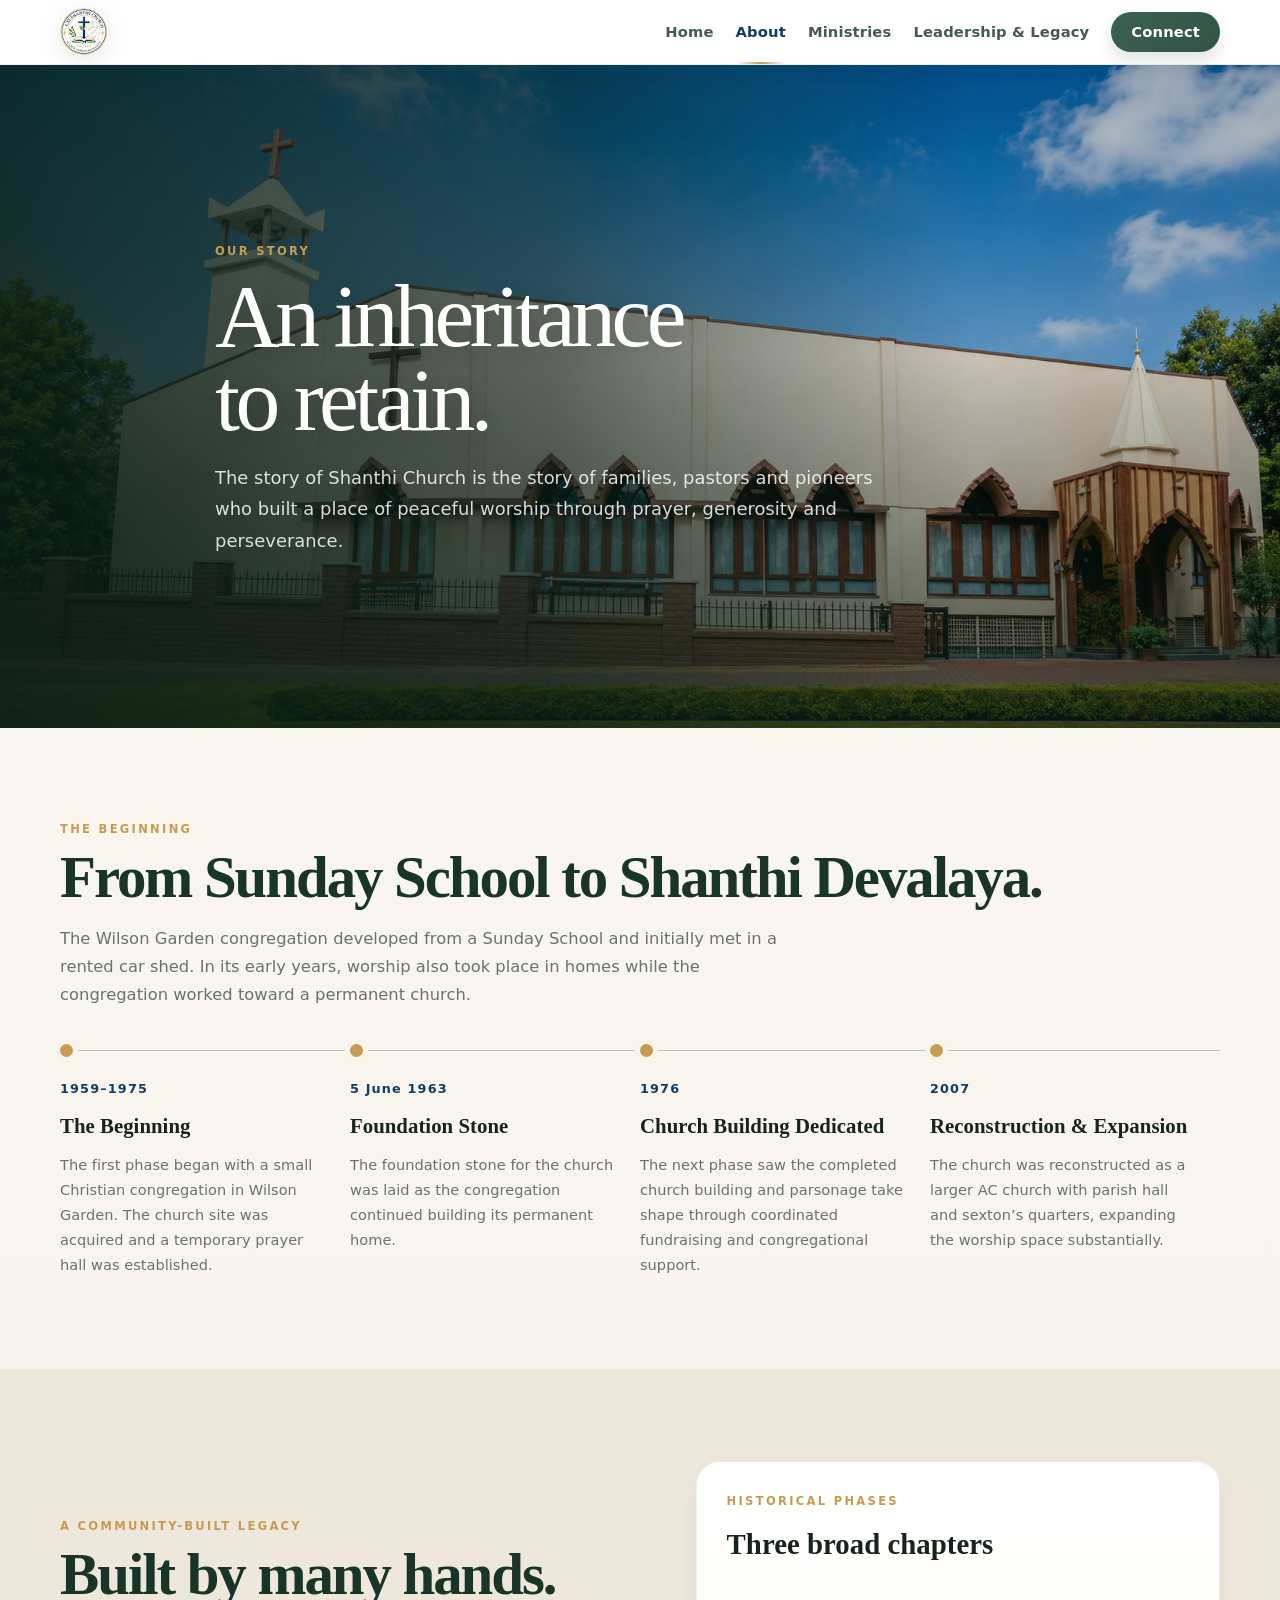
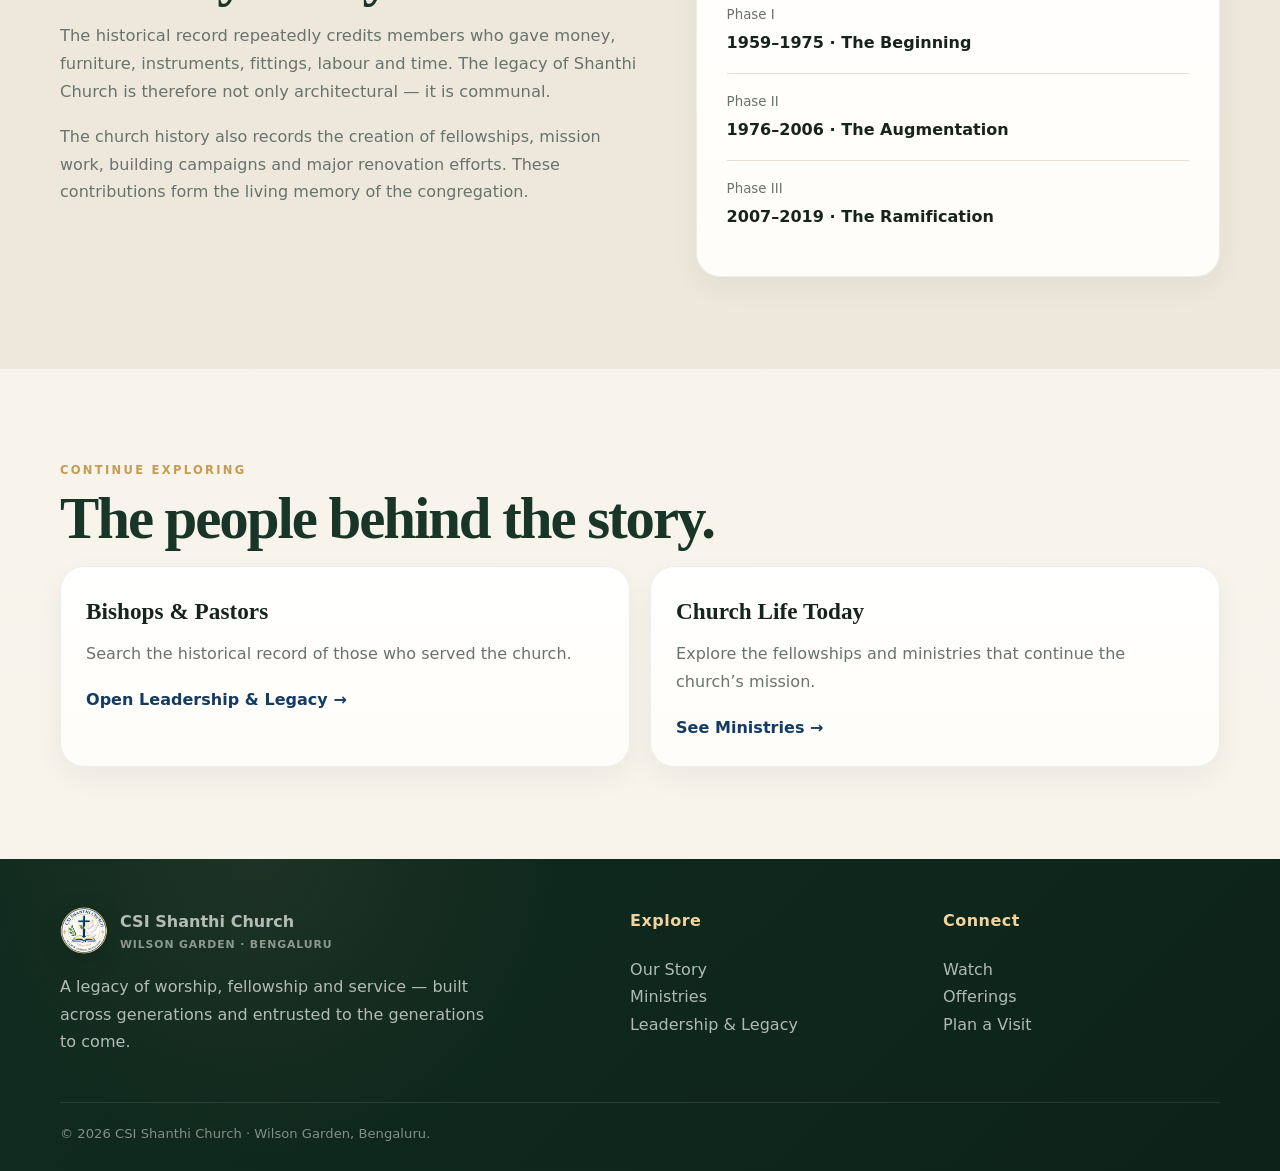
==== commit 81aae6bb: "Add files via upload" ====
--- a/about.html
+++ b/about.html
@@ -6,13 +6,62 @@
 <meta name="theme-color" content="#173a2c">
 <title>About | CSI Shanthi Church</title>
 <meta name="description" content="CSI Shanthi Church, Wilson Garden, Bengaluru.">
-<link rel="icon" type="image/png" href="assets/images/favicon-custom.png">
-<link rel="apple-touch-icon" href="assets/images/favicon-custom.png">
+<link rel="icon" type="image/png" href="assets/images/logo-official-transparent.png">
+<link rel="apple-touch-icon" href="assets/images/logo-official-transparent.png">
 <link rel="stylesheet" href="assets/css/style.css">
 </head>
 <body>
 
 
+<header class="site-header">
+  <div class="container">
+    <nav>
+      <a class="nav-logo nav-logo-clean" href="index.html" aria-label="CSI Shanthi Church home">
+        <img src="assets/images/logo-official-transparent.png" alt="CSI Shanthi Church emblem">
+      </a>
+      <button class="menu-btn" id="menuBtn" aria-label="Open menu">☰</button>
+      <div class="nav-links" id="navLinks"><a class="" href="index.html">Home</a><a class="active" href="about.html">About</a><a class="" href="ministries.html">Ministries</a><a class="" href="leadership.html">Leadership & Legacy</a><a class="nav-visit" href="connect.html">Connect</a></div>
+    </nav>
+  </div>
+</header>
+<main>
+<section class="page-hero has-image">
+  <img src="assets/images/church-exterior.png" alt="CSI Shanthi Church">
+  <div class="container page-hero-content">
+    <div class="eyebrow">Our Story</div>
+    <h1>An inheritance<br>to retain.</h1>
+    <p>The story of Shanthi Church is the story of families, pastors and pioneers who built a place of peaceful worship through prayer, generosity and perseverance.</p>
+  </div>
+</section>
+<section>
+  <div class="container">
+    <div class="eyebrow">The beginning</div>
+    <h2 class="section-title">From Sunday School to Shanthi Devalaya.</h2>
+    <p class="lead">The Wilson Garden congregation developed from a Sunday School and initially met in a rented car shed. In its early years, worship also took place in homes while the congregation worked toward a permanent church.</p>
+    <div class="timeline">
+      <article class="timeline-item"><div class="year">1959–1975</div><h3>The Beginning</h3><p>The first phase began with a small Christian congregation in Wilson Garden. The church site was acquired and a temporary prayer hall was established.</p></article>
+      <article class="timeline-item"><div class="year">5 June 1963</div><h3>Foundation Stone</h3><p>The foundation stone for the church was laid as the congregation continued building its permanent home.</p></article>
+      <article class="timeline-item"><div class="year">1976</div><h3>Church Building Dedicated</h3><p>The next phase saw the completed church building and parsonage take shape through coordinated fundraising and congregational support.</p></article>
+      <article class="timeline-item"><div class="year">2007</div><h3>Reconstruction & Expansion</h3><p>The church was reconstructed as a larger AC church with parish hall and sexton’s quarters, expanding the worship space substantially.</p></article>
+    </div>
+  </div>
+</section>
+<section style="background:#eee8dc">
+  <div class="container split">
+    <div>
+      <div class="eyebrow">A community-built legacy</div>
+      <h2 class="section-title">Built by many hands.</h2>
+      <p class="lead">The historical record repeatedly credits members who gave money, furniture, instruments, fittings, labour and time. The legacy of Shanthi Church is therefore not only architectural — it is communal.</p>
+      <p style="color:var(--muted)">The church history also records the creation of fellowships, mission work, building campaigns and major renovation efforts. These contributions form the living memory of the congregation.</p>
+    </div>
+    <div class="card" style="padding:30px">
+      <div class="eyebrow">Historical phases</div>
+      <h3 style="font-size:1.8rem;margin:8px 0 18px">Three broad chapters</h3>
+      <div class="contact-row"><small>Phase I</small><strong>1959–1975 · The Beginning</strong></div>
+      <div class="contact-row"><small>Phase II</small><strong>1976–2006 · The Augmentation</strong></div>
+      <div class="contact-row"><small>Phase III</small><strong>2007–2019 · The Ramification</strong></div>
+    </div>
+  </div>
 </section>
 <section>
   <div class="container">
@@ -31,7 +80,7 @@
     <div class="footer-grid">
       <div>
         <a class="brand brand-footer" href="index.html">
-          <img class="footer-logo footer-logo-clean" src="assets/images/favicon-custom.png" alt="CSI Shanthi Church emblem">
+          <img class="footer-logo footer-logo-clean" src="assets/images/logo-official-transparent.png" alt="CSI Shanthi Church emblem">
           <span>CSI Shanthi Church<small style="color:rgba(255,255,255,.5)">Wilson Garden · Bengaluru</small></span>
         </a>
         <p style="max-width:430px;margin-top:18px">A legacy of worship, fellowship and service — built across generations and entrusted to the generations to come.</p>
--- a/assets/css/style.css
+++ b/assets/css/style.css
@@ -747,124 +747,214 @@
 /* ===== end V8 luxury polish ===== */
 
 
-
-/* ===== V10 top navigation + subtle logo integration ===== */
-
-/* No oversized logo banner above the menu */
-.site-top,
-.site-top-centered{
-  display:none!important;
-}
-
-/* Menu bar now starts at the top of every page */
+/* ===== V13 circular logo refinement ===== */
+.site-top,.site-top-centered,.identity-masthead{display:none!important}
+
 .site-header{
   position:sticky;
   top:0;
-  z-index:100;
-  background:rgba(255,255,255,.94);
+  z-index:1000;
+  background:rgba(255,255,255,.96);
   backdrop-filter:blur(18px);
+  -webkit-backdrop-filter:blur(18px);
   border-bottom:1px solid rgba(23,58,44,.08);
-  box-shadow:0 8px 22px rgba(18,48,35,.035);
-}
-nav{
-  min-height:66px;
-}
-
-/* Keep the church emblem subtle in the navbar */
-.nav-logo-clean{
-  width:42px;
-  height:42px;
-  border-radius:13px;
-  background:rgba(255,255,255,.92);
-  border:1px solid rgba(23,58,44,.08);
-  box-shadow:0 6px 16px rgba(23,58,44,.06);
+  box-shadow:0 6px 18px rgba(18,48,35,.04);
+}
+nav{min-height:64px;height:64px}
+
+.nav-logo,.nav-logo-clean{
+  width:46px;
+  height:46px;
+  display:grid;
+  place-items:center;
+  border-radius:50%;
   overflow:hidden;
-}
-.nav-logo-clean img{
-  width:42px;
-  height:42px;
-  object-fit:cover;
-}
-
-/* Hero watermark uses the church logo in a restrained way */
-.hero-home{
-  position:relative;
-  overflow:hidden;
-}
+  background:transparent;
+  border:0;
+  box-shadow:none;
+  padding:0;
+  flex:0 0 auto;
+}
+.nav-logo img,.nav-logo-clean img{
+  width:46px;
+  height:46px;
+  object-fit:contain;
+  display:block;
+  border-radius:50%;
+  filter:drop-shadow(0 5px 12px rgba(23,58,44,.12));
+}
+
+.footer-logo,.footer-logo-clean{
+  width:46px;
+  height:46px;
+  border-radius:50%;
+  object-fit:contain;
+  background:transparent;
+  box-shadow:0 8px 18px rgba(18,48,35,.08);
+}
+
+.hero-home{position:relative;overflow:hidden}
 .hero-home::before{
   content:"";
   position:absolute;
-  right:5%;
-  top:10%;
-  width:min(34vw,420px);
+  right:4%;
+  top:8%;
+  width:min(24vw,300px);
   aspect-ratio:1;
-  background:url('../images/church-logo-custom.png') center/contain no-repeat;
-  opacity:.075;
-  filter:grayscale(.12);
+  background:url('../images/logo-official-transparent.png') center/contain no-repeat;
+  opacity:.14;
   pointer-events:none;
   z-index:1;
-}
-.hero-home .page-hero-content{
-  position:relative;
-  z-index:2;
-}
-
-/* New homepage title hierarchy */
-.hero-home .page-hero-content h1{
-  margin-top:12px;
-  max-width:900px;
-}
+  filter:drop-shadow(0 18px 30px rgba(23,58,44,.08));
+}
+.hero-home .page-hero-content{position:relative;z-index:2}
+.hero-home .page-hero-content h1{max-width:940px;margin-top:12px}
+
 .hero-church-name{
   display:inline-block;
   font-size:.78em;
-  color:#ffffff;
+  color:#fff;
   letter-spacing:-.02em;
 }
 .hero-tagline{
   display:inline-block;
   margin-top:10px;
-  font-size:.56em;
-  line-height:1.12;
+  font-size:.55em;
+  line-height:1.15;
   font-weight:500;
-  letter-spacing:-.02em;
-}
-
-/* Keep all other page heroes clean */
-.page-hero:not(.hero-home)::before{
-  content:none!important;
-}
-
-/* Mobile declutter */
+  letter-spacing:-.015em;
+}
+
 @media(max-width:650px){
-  nav{
-    min-height:58px;
-  }
-  .nav-logo-clean{
-    width:36px;
-    height:36px;
-    border-radius:11px;
-  }
-  .nav-logo-clean img{
-    width:36px;
-    height:36px;
-  }
+  nav{min-height:58px;height:58px}
+  .nav-logo,.nav-logo-clean{
+    width:40px;
+    height:40px;
+  }
+  .nav-logo img,.nav-logo-clean img{
+    width:40px;
+    height:40px;
+  }
+  .nav-links{top:58px}
   .hero-home::before{
-    right:-8%;
-    top:12%;
-    width:62vw;
-    opacity:.055;
-  }
-  .hero-church-name{
-    font-size:.68em;
-  }
+    right:-2%;
+    top:14%;
+    width:42vw;
+    opacity:.11;
+  }
+  .hero-church-name{font-size:.68em}
   .hero-tagline{
     margin-top:8px;
-    font-size:.48em;
+    font-size:.49em;
     line-height:1.18;
   }
-  .page-hero h1{
-    line-height:1.02;
-  }
-}
-
-/* ===== end V10 refinement ===== */
+}
+/* ===== end V13 circular logo refinement ===== */
+
+
+/* ===== V14 official user-provided circular seal ===== */
+.nav-logo,.nav-logo-clean{
+  width:48px;
+  height:48px;
+}
+.nav-logo img,.nav-logo-clean img{
+  width:48px;
+  height:48px;
+  object-fit:contain;
+  border-radius:50%;
+  background:#fff;
+}
+.footer-logo,.footer-logo-clean{
+  width:48px;
+  height:48px;
+  border-radius:50%;
+  object-fit:contain;
+  background:#fff;
+}
+.hero-home::before{
+  background-image:url('../images/logo-official-transparent.png');
+  width:min(25vw,320px);
+  opacity:.13;
+}
+@media(max-width:650px){
+  .nav-logo,.nav-logo-clean,
+  .nav-logo img,.nav-logo-clean img{
+    width:42px;
+    height:42px;
+  }
+  .hero-home::before{
+    width:45vw;
+    opacity:.10;
+  }
+}
+/* ===== end V14 logo update ===== */
+
+
+
+/* ===== V15 transparent logo polish ===== */
+.nav-logo,.nav-logo-clean{
+  background:transparent!important;
+  border:0!important;
+  box-shadow:none!important;
+  overflow:visible!important;
+}
+.nav-logo img,.nav-logo-clean img{
+  background:transparent!important;
+  object-fit:contain!important;
+  filter:drop-shadow(0 5px 12px rgba(23,58,44,.12));
+}
+.footer-logo,.footer-logo-clean{
+  background:transparent!important;
+  object-fit:contain!important;
+  filter:drop-shadow(0 5px 12px rgba(0,0,0,.12));
+}
+.hero-home::before{
+  background-image:url('../images/logo-official-transparent.png')!important;
+  opacity:.14;
+}
+/* ===== end V15 transparent logo polish ===== */
+
+
+/* ===== V16 Connect button spacing fix ===== */
+.nav-visit{
+  display:inline-flex!important;
+  align-items:center!important;
+  justify-content:center!important;
+  min-width:104px;
+  min-height:40px;
+  padding:10px 20px!important;
+  border-radius:999px!important;
+  line-height:1!important;
+  white-space:nowrap!important;
+  background:linear-gradient(135deg,#1f4c39,#173a2c)!important;
+  color:#fff!important;
+  box-shadow:0 8px 18px rgba(23,58,44,.16);
+}
+.nav-visit:hover{
+  color:#fff!important;
+  transform:translateY(-1px);
+  box-shadow:0 11px 22px rgba(23,58,44,.20);
+}
+.nav-visit.active:after{
+  display:none!important;
+}
+
+@media(max-width:980px){
+  .nav-visit{
+    width:100%;
+    min-width:0;
+    min-height:44px;
+    padding:11px 16px!important;
+    margin-top:4px;
+  }
+}
+
+@media(max-width:650px){
+  .nav-visit{
+    min-height:42px;
+    padding:10px 14px!important;
+    border-radius:14px!important;
+  }
+}
+/* ===== end V16 Connect button spacing fix ===== */
+
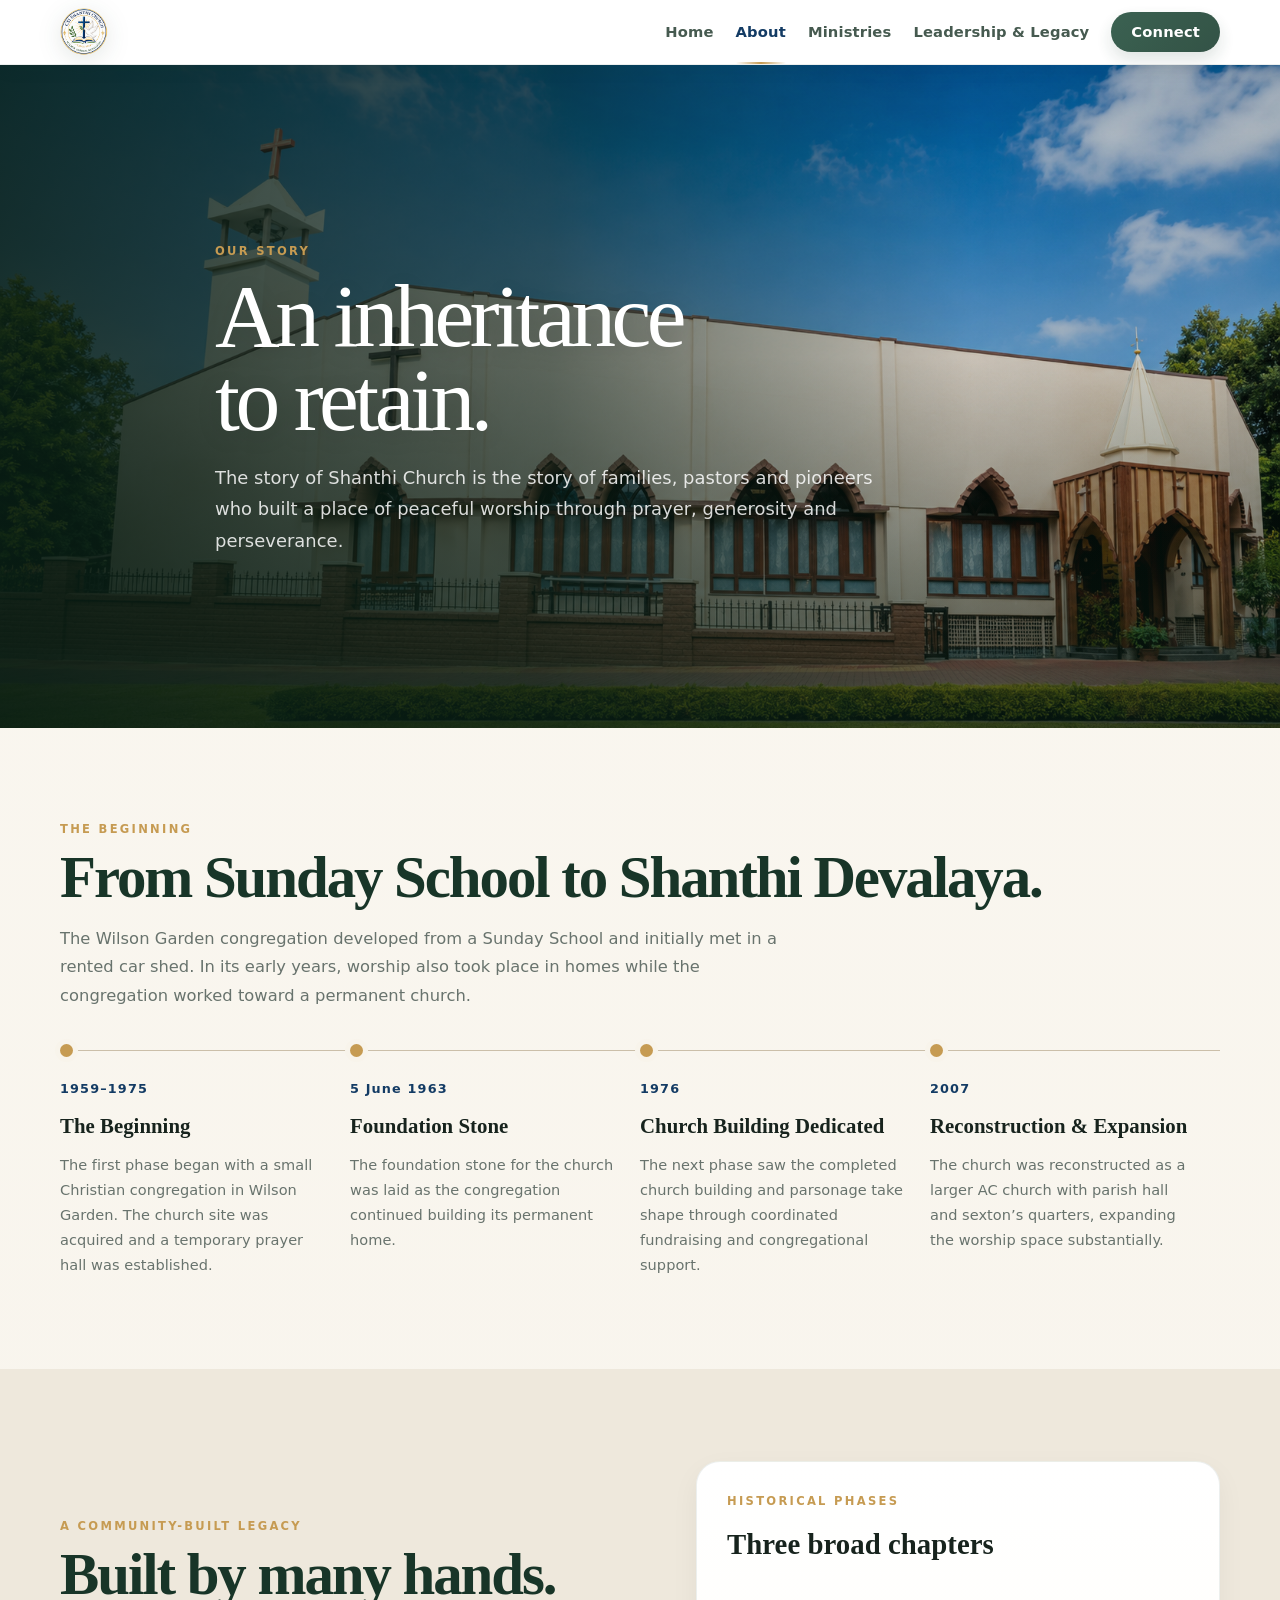
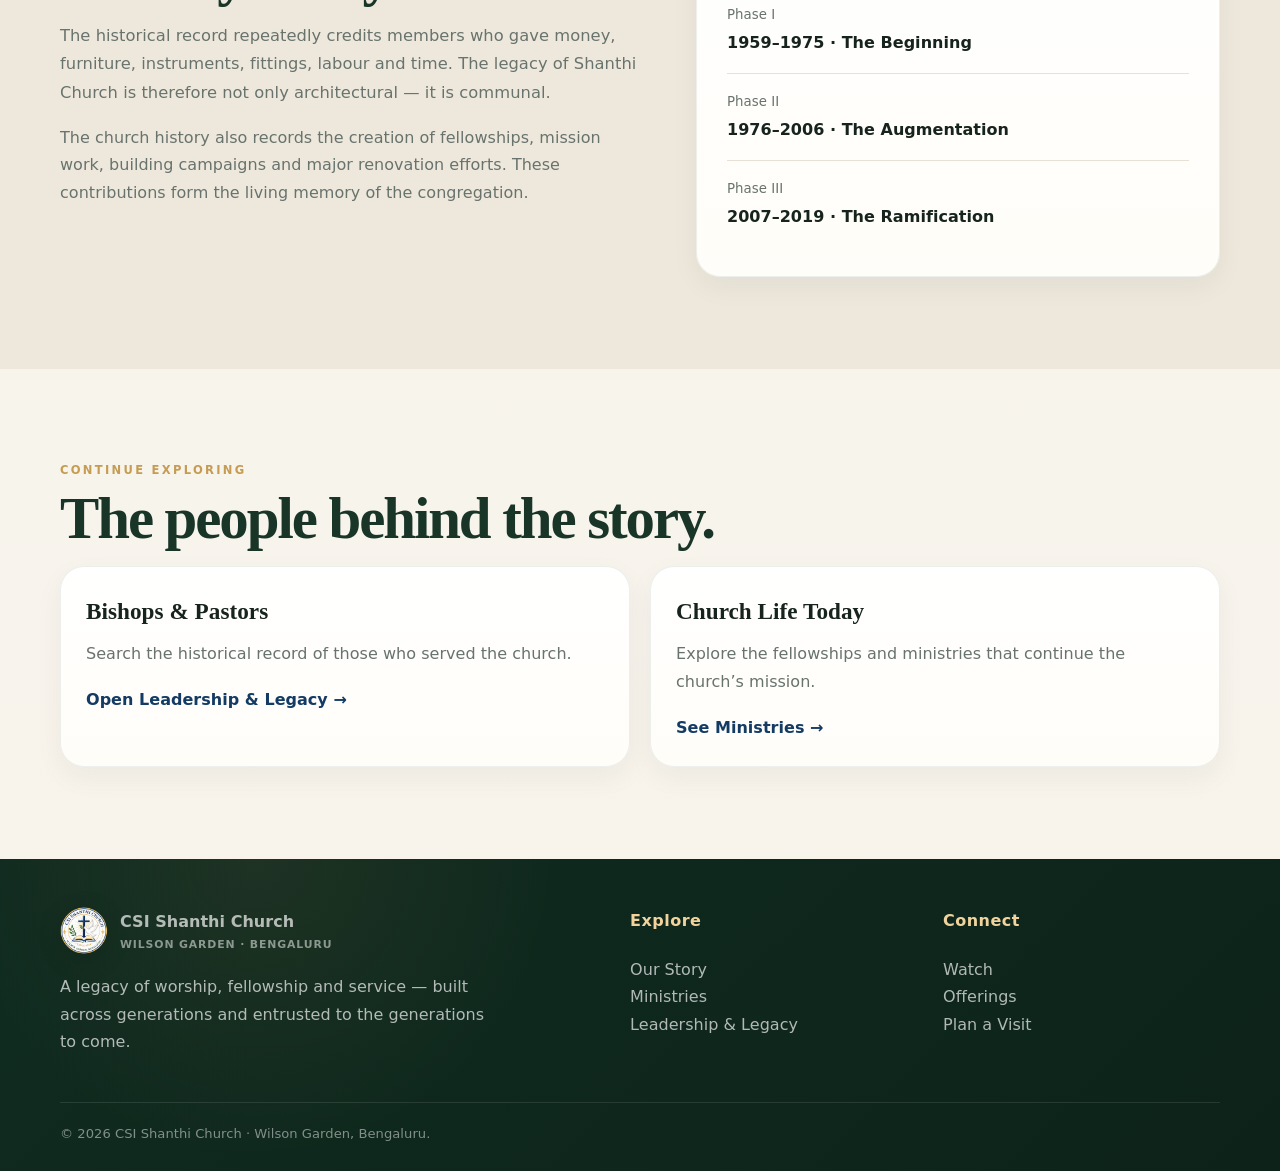
==== commit 29f7ec71: "Add files via upload" ====
--- a/about.html
+++ b/about.html
@@ -93,6 +93,7 @@
 </footer>
 <button class="back-to-top" id="backToTop" aria-label="Back to top">↑</button>
 <script src="assets/js/main.js"></script>
+<script src="assets/js/animations.js"></script>
 
 
 </body>
--- a/assets/css/style.css
+++ b/assets/css/style.css
@@ -958,3 +958,478 @@
 }
 /* ===== end V16 Connect button spacing fix ===== */
 
+
+
+/* ===== V17 elegant logo-based inner page heroes ===== */
+.page-hero.logo-hero{
+  position:relative;
+  overflow:hidden;
+  background:
+    radial-gradient(circle at 86% 18%, rgba(198,155,82,.20), transparent 21%),
+    linear-gradient(135deg, #173a2c 0%, #214534 42%, #efe7d8 42%, #f8f4eb 100%);
+  color:#fff;
+}
+.page-hero.logo-hero:before{
+  content:"";
+  position:absolute;
+  right:6%;
+  top:50%;
+  transform:translateY(-50%);
+  width:min(38vw, 430px);
+  aspect-ratio:1;
+  background:url('../images/logo-official-transparent.png') center/contain no-repeat;
+  opacity:.10;
+  pointer-events:none;
+  filter:drop-shadow(0 20px 30px rgba(0,0,0,.10));
+}
+.page-hero.logo-hero:after{
+  content:"";
+  position:absolute;
+  inset:0;
+  background:
+    linear-gradient(90deg, rgba(8,29,20,.72) 0%, rgba(8,29,20,.46) 34%, rgba(8,29,20,.06) 68%, rgba(8,29,20,0) 100%);
+  pointer-events:none;
+}
+.page-hero.logo-hero .page-hero-content{
+  position:relative;
+  z-index:2;
+  padding-top:74px;
+  padding-bottom:74px;
+}
+.page-hero-grid{
+  display:grid;
+  grid-template-columns:minmax(0,1.15fr) minmax(260px,.85fr);
+  gap:42px;
+  align-items:center;
+}
+.page-hero.logo-hero .hero-copy{
+  max-width:640px;
+}
+.page-hero.logo-hero .hero-copy h1{
+  margin-bottom:14px;
+}
+.page-hero.logo-hero .hero-copy p{
+  max-width:600px;
+  color:rgba(255,255,255,.84);
+}
+.hero-seal-card{
+  justify-self:end;
+  width:min(100%, 350px);
+  padding:26px 24px 22px;
+  border-radius:28px;
+  background:linear-gradient(180deg, rgba(255,255,255,.72), rgba(255,255,255,.50));
+  border:1px solid rgba(255,255,255,.45);
+  box-shadow:0 24px 56px rgba(17,44,32,.16);
+  backdrop-filter:blur(12px);
+  -webkit-backdrop-filter:blur(12px);
+}
+.hero-seal-wrap{
+  width:166px;
+  height:166px;
+  margin:0 auto 16px;
+  display:grid;
+  place-items:center;
+  border-radius:50%;
+  background:radial-gradient(circle at 35% 35%, rgba(255,255,255,.98), rgba(255,249,238,.82));
+  box-shadow:inset 0 0 0 1px rgba(198,155,82,.28), 0 12px 28px rgba(17,44,32,.08);
+}
+.hero-seal-wrap img{
+  width:132px;
+  height:132px;
+  object-fit:contain;
+  display:block;
+  filter:drop-shadow(0 8px 16px rgba(23,58,44,.10));
+}
+.hero-seal-card p{
+  margin:0;
+  text-align:center;
+  color:#2d4338;
+  font-size:.96rem;
+  line-height:1.65;
+}
+
+.ministries-hero .eyebrow,
+.leadership-hero .eyebrow,
+.connect-hero .eyebrow{
+  color:#efcf8f;
+}
+.band-logo{
+  position:relative;
+  overflow:hidden;
+}
+.band-logo:before{
+  content:"";
+  position:absolute;
+  right:-18px;
+  top:50%;
+  transform:translateY(-50%);
+  width:min(28vw,280px);
+  aspect-ratio:1;
+  background:url('../images/logo-official-transparent.png') center/contain no-repeat;
+  opacity:.08;
+  pointer-events:none;
+}
+.band-logo > .container{
+  position:relative;
+  z-index:1;
+}
+
+@media(max-width:980px){
+  .page-hero.logo-hero{
+    background:
+      radial-gradient(circle at 84% 14%, rgba(198,155,82,.18), transparent 24%),
+      linear-gradient(180deg, #173a2c 0%, #214534 52%, #f7f2e7 52%, #f8f4eb 100%);
+  }
+  .page-hero-grid{
+    grid-template-columns:1fr;
+    gap:24px;
+  }
+  .hero-seal-card{
+    justify-self:start;
+    width:min(100%, 300px);
+  }
+  .page-hero.logo-hero:before{
+    right:-3%;
+    top:24%;
+    transform:none;
+    width:min(36vw,260px);
+    opacity:.08;
+  }
+}
+@media(max-width:650px){
+  .page-hero.logo-hero .page-hero-content{
+    padding-top:56px;
+    padding-bottom:52px;
+  }
+  .page-hero.logo-hero{
+    background:
+      linear-gradient(180deg, rgba(23,58,44,.96) 0%, rgba(23,58,44,.92) 100%),
+      linear-gradient(180deg, #173a2c 0%, #214534 100%);
+  }
+  .page-hero.logo-hero:after{
+    background:linear-gradient(180deg, rgba(8,29,20,.28), rgba(8,29,20,.10));
+  }
+  .page-hero.logo-hero:before{
+    right:-8%;
+    top:8%;
+    width:38vw;
+    opacity:.10;
+  }
+  .hero-seal-card{
+    width:100%;
+    padding:18px 18px 16px;
+    border-radius:22px;
+  }
+  .hero-seal-wrap{
+    width:112px;
+    height:112px;
+    margin-bottom:12px;
+  }
+  .hero-seal-wrap img{
+    width:88px;
+    height:88px;
+  }
+  .hero-seal-card p{
+    font-size:.88rem;
+    line-height:1.55;
+  }
+  .band-logo:before{
+    width:120px;
+    right:-24px;
+    opacity:.10;
+  }
+}
+/* ===== end V17 elegant logo-based inner page heroes ===== */
+
+
+/* ===== V19 reliable motion system ===== */
+
+/* Elements stay visible by default. JS only hides them once motion is enabled. */
+.motion-enabled .motion-reveal{
+  opacity:0;
+  transform:translateY(28px);
+  transition:
+    opacity .72s cubic-bezier(.2,.65,.3,1),
+    transform .72s cubic-bezier(.2,.65,.3,1);
+  transition-delay:var(--motion-delay,0ms);
+  will-change:opacity,transform;
+}
+.motion-enabled .motion-reveal.motion-left{transform:translateX(-34px)}
+.motion-enabled .motion-reveal.motion-right{transform:translateX(34px)}
+.motion-enabled .motion-reveal.motion-scale{transform:scale(.96)}
+.motion-enabled .motion-reveal.motion-visible{
+  opacity:1;
+  transform:none;
+}
+
+/* Hero entrance */
+.motion-enabled .page-hero .eyebrow,
+.motion-enabled .page-hero h1,
+.motion-enabled .page-hero .hero-copy > p,
+.motion-enabled .hero-home .page-hero-content > p,
+.motion-enabled .page-hero .hero-actions,
+.motion-enabled .page-hero .hero-stats{
+  opacity:0;
+  transform:translateY(20px);
+  animation:motionHeroIn .8s cubic-bezier(.2,.65,.3,1) forwards;
+}
+.motion-enabled .page-hero .eyebrow{animation-delay:.08s}
+.motion-enabled .page-hero h1{animation-delay:.18s}
+.motion-enabled .page-hero .hero-copy > p,
+.motion-enabled .hero-home .page-hero-content > p{animation-delay:.30s}
+.motion-enabled .page-hero .hero-actions{animation-delay:.42s}
+.motion-enabled .page-hero .hero-stats{animation-delay:.54s}
+
+@keyframes motionHeroIn{
+  to{opacity:1;transform:none}
+}
+
+/* Seal/logo */
+.motion-enabled .hero-seal-wrap img{
+  animation:motionSealFloat 6.5s ease-in-out infinite;
+}
+@keyframes motionSealFloat{
+  0%,100%{transform:translateY(0)}
+  50%{transform:translateY(-7px)}
+}
+
+/* Navbar + interactive polish */
+.nav-logo img,.nav-logo-clean img,
+.card,.service-card,.youtube-card,.hero-seal-card,
+.btn,.filter-btn,.language-btn,.menu-btn{
+  transition:
+    transform .25s cubic-bezier(.2,.65,.3,1),
+    box-shadow .25s ease,
+    filter .25s ease,
+    border-color .25s ease;
+}
+
+@media(hover:hover) and (pointer:fine){
+  .nav-logo:hover img,.nav-logo-clean:hover img{
+    transform:scale(1.07) rotate(-2deg);
+  }
+  .card:hover,.service-card:hover,.youtube-card:hover{
+    transform:translateY(-5px);
+  }
+  .hero-seal-card:hover{transform:translateY(-4px)}
+  .btn:hover,.filter-btn:hover,.language-btn:hover{
+    transform:translateY(-2px);
+  }
+}
+
+.btn:active,.filter-btn:active,.language-btn:active,.menu-btn:active{
+  transform:scale(.97);
+}
+
+/* Passage toggle */
+.daily-passage-card.motion-passage-swap .daily-text,
+.daily-passage-card.motion-passage-swap .daily-reference{
+  animation:motionPassageSwap .42s ease both;
+}
+@keyframes motionPassageSwap{
+  from{opacity:.15;transform:translateY(7px)}
+  to{opacity:1;transform:none}
+}
+
+/* Back to top */
+.back-to-top.show{
+  animation:motionBackTop .32s cubic-bezier(.2,.75,.3,1);
+}
+@keyframes motionBackTop{
+  from{opacity:0;transform:translateY(10px) scale(.9)}
+  to{opacity:1;transform:none}
+}
+
+/* Accessibility */
+@media(prefers-reduced-motion:reduce){
+  .motion-enabled .motion-reveal,
+  .motion-enabled .page-hero .eyebrow,
+  .motion-enabled .page-hero h1,
+  .motion-enabled .page-hero .hero-copy > p,
+  .motion-enabled .hero-home .page-hero-content > p,
+  .motion-enabled .page-hero .hero-actions,
+  .motion-enabled .page-hero .hero-stats{
+    opacity:1!important;
+    transform:none!important;
+    animation:none!important;
+    transition:none!important;
+  }
+  .motion-enabled .hero-seal-wrap img{animation:none!important}
+}
+/* ===== end V19 reliable motion system ===== */
+
+
+/* ===== V22 reliable logo motion on all page logo treatments ===== */
+
+/* Keep inner-page logo perfectly centered */
+.hero-seal-card{
+  display:flex!important;
+  flex-direction:column!important;
+  align-items:center!important;
+  justify-content:center!important;
+  text-align:center!important;
+}
+
+.hero-seal-wrap{
+  position:relative!important;
+  display:block!important;
+  width:172px;
+  height:172px;
+  margin:0 auto 18px!important;
+  border-radius:50%;
+  overflow:hidden;
+  background:
+    radial-gradient(circle at 35% 35%,rgba(255,255,255,.98),rgba(255,252,246,.88));
+  box-shadow:
+    inset 0 0 0 1px rgba(198,155,82,.24),
+    0 12px 28px rgba(17,44,32,.08);
+}
+
+.hero-seal-wrap::after{
+  content:"";
+  position:absolute;
+  inset:10px;
+  border-radius:50%;
+  border:1px solid rgba(198,155,82,.24);
+  pointer-events:none;
+}
+
+.hero-seal-wrap img{
+  position:absolute!important;
+  left:50%!important;
+  top:50%!important;
+  width:78%!important;
+  height:78%!important;
+  object-fit:contain!important;
+  transform:translate(-50%,-50%)!important;
+  margin:0!important;
+  animation:none!important;
+}
+
+/*
+  One shared motion:
+  - gentle vertical float
+  - tiny LEFT drift
+  - slight scale
+  - subtle rotation
+  - opacity breathing
+*/
+@keyframes shanthiLogoFloat{
+  0%,100%{
+    transform:translate3d(0,0,0) scale(1) rotate(0deg);
+    opacity:.14;
+  }
+  25%{
+    transform:translate3d(-2px,-5px,0) scale(1.008) rotate(-.35deg);
+    opacity:.17;
+  }
+  50%{
+    transform:translate3d(-5px,-11px,0) scale(1.022) rotate(-1deg);
+    opacity:.20;
+  }
+  75%{
+    transform:translate3d(-3px,-6px,0) scale(1.012) rotate(-.55deg);
+    opacity:.17;
+  }
+}
+
+/* Home-page transparent watermark */
+.hero-home::before{
+  opacity:.14!important;
+  width:min(27vw,340px)!important;
+  transform-origin:center center;
+  animation:shanthiLogoFloat 9.5s ease-in-out infinite!important;
+  will-change:transform,opacity;
+}
+
+/* Logo cards on Ministries / Leadership / Connect */
+.hero-seal-wrap{
+  animation:shanthiSealCardFloat 9.5s ease-in-out infinite!important;
+  transform-origin:center center;
+  will-change:transform,opacity;
+}
+
+@keyframes shanthiSealCardFloat{
+  0%,100%{
+    transform:translate3d(0,0,0) scale(1) rotate(0deg);
+    opacity:1;
+  }
+  25%{
+    transform:translate3d(-1px,-3px,0) scale(1.004) rotate(-.2deg);
+    opacity:.985;
+  }
+  50%{
+    transform:translate3d(-3px,-7px,0) scale(1.012) rotate(-.7deg);
+    opacity:.955;
+  }
+  75%{
+    transform:translate3d(-2px,-4px,0) scale(1.006) rotate(-.35deg);
+    opacity:.98;
+  }
+}
+
+/* Decorative logo watermark used in Ministries band */
+.band-logo::before{
+  transform-origin:center center;
+  animation:shanthiBandLogoFloat 10.5s ease-in-out infinite!important;
+  will-change:transform,opacity;
+}
+
+@keyframes shanthiBandLogoFloat{
+  0%,100%{
+    transform:translateY(-50%) translateX(0) scale(1) rotate(0deg);
+    opacity:.08;
+  }
+  50%{
+    transform:translateY(calc(-50% - 8px)) translateX(-4px) scale(1.02) rotate(-.8deg);
+    opacity:.12;
+  }
+}
+
+@media(max-width:650px){
+  .hero-seal-card{
+    width:min(100%,320px)!important;
+    margin:0 auto!important;
+    padding:18px 16px 16px!important;
+  }
+
+  .hero-seal-wrap{
+    width:116px!important;
+    height:116px!important;
+    margin:0 auto 12px!important;
+    animation-duration:10s!important;
+  }
+
+  .hero-seal-wrap img{
+    width:80%!important;
+    height:80%!important;
+  }
+
+  .hero-seal-card p{
+    max-width:24ch!important;
+    margin-left:auto!important;
+    margin-right:auto!important;
+  }
+
+  .hero-home::before{
+    right:-5%!important;
+    top:12%!important;
+    width:48vw!important;
+    opacity:.14!important;
+    animation-duration:10.5s!important;
+  }
+
+  .band-logo::before{
+    animation-duration:11s!important;
+  }
+}
+
+@media(prefers-reduced-motion:reduce){
+  .hero-home::before,
+  .hero-seal-wrap,
+  .band-logo::before{
+    animation:none!important;
+  }
+}
+/* ===== end V22 reliable logo motion ===== */
+
